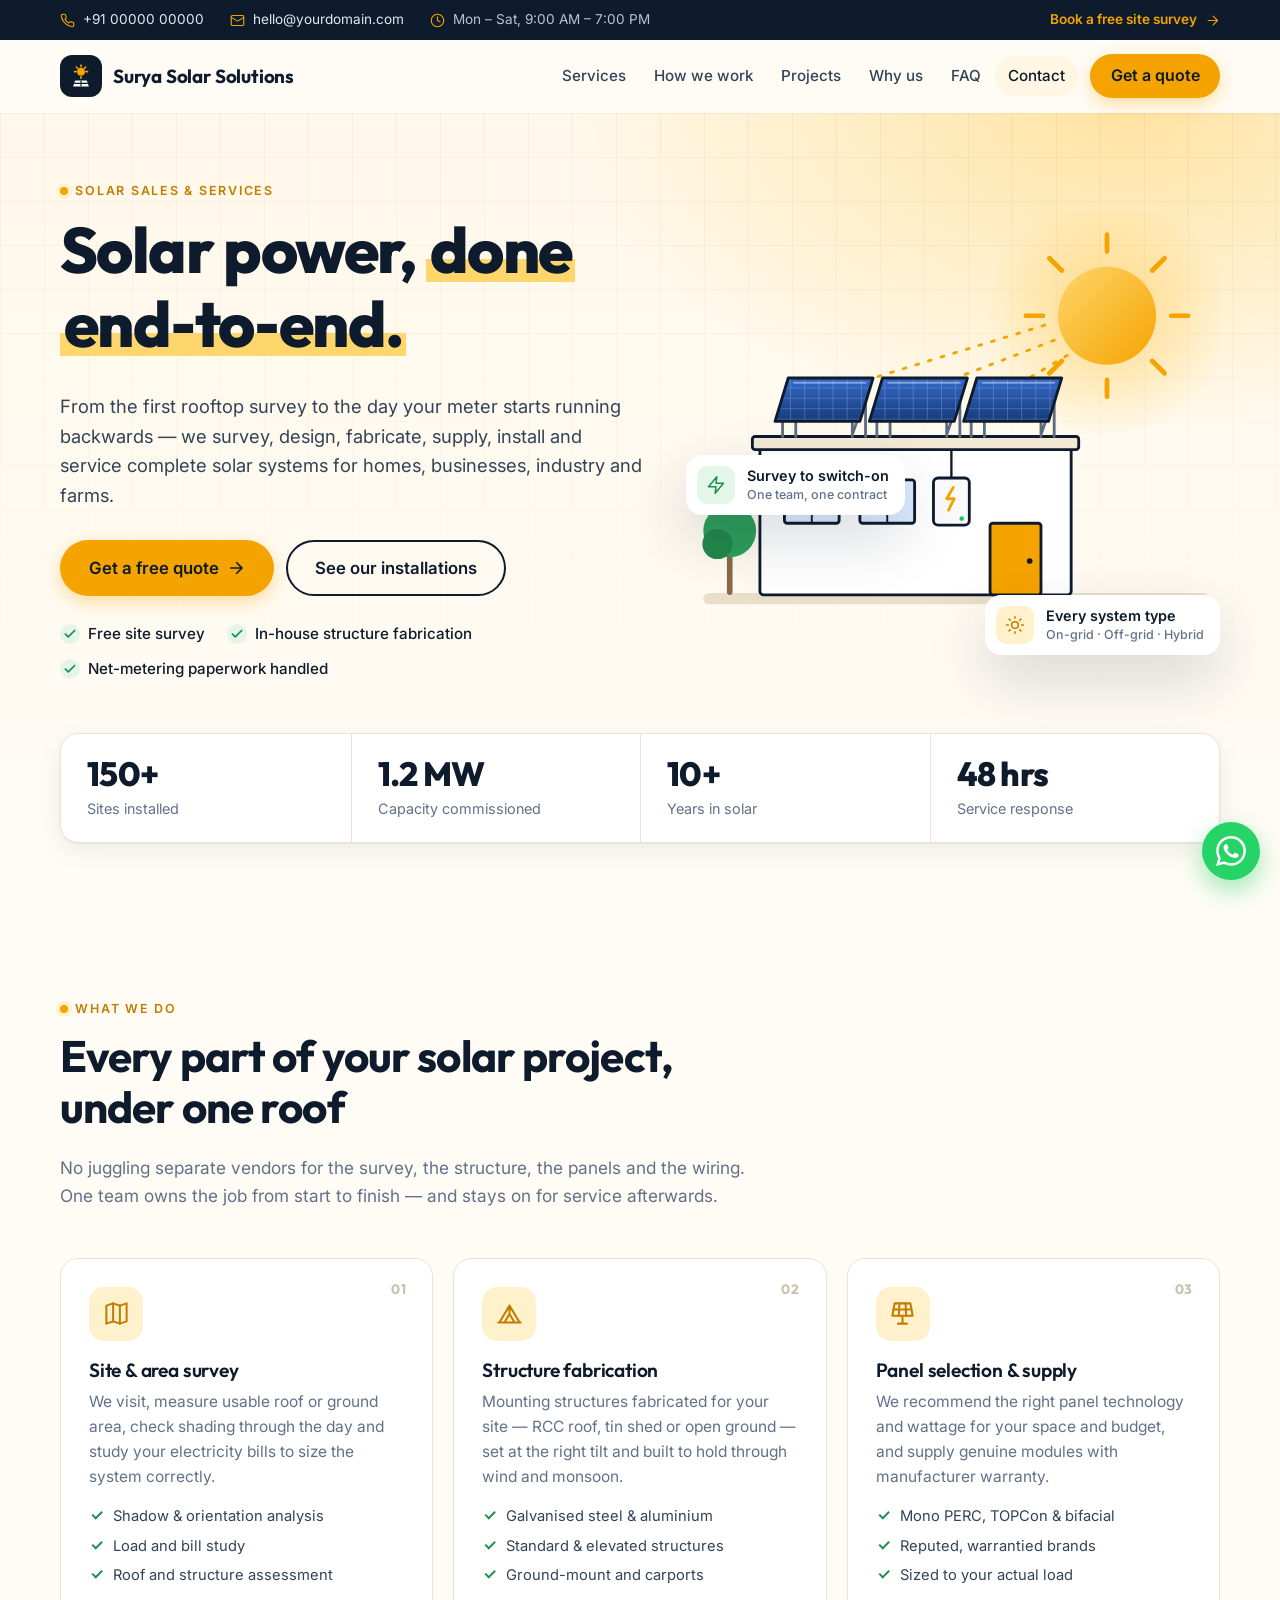
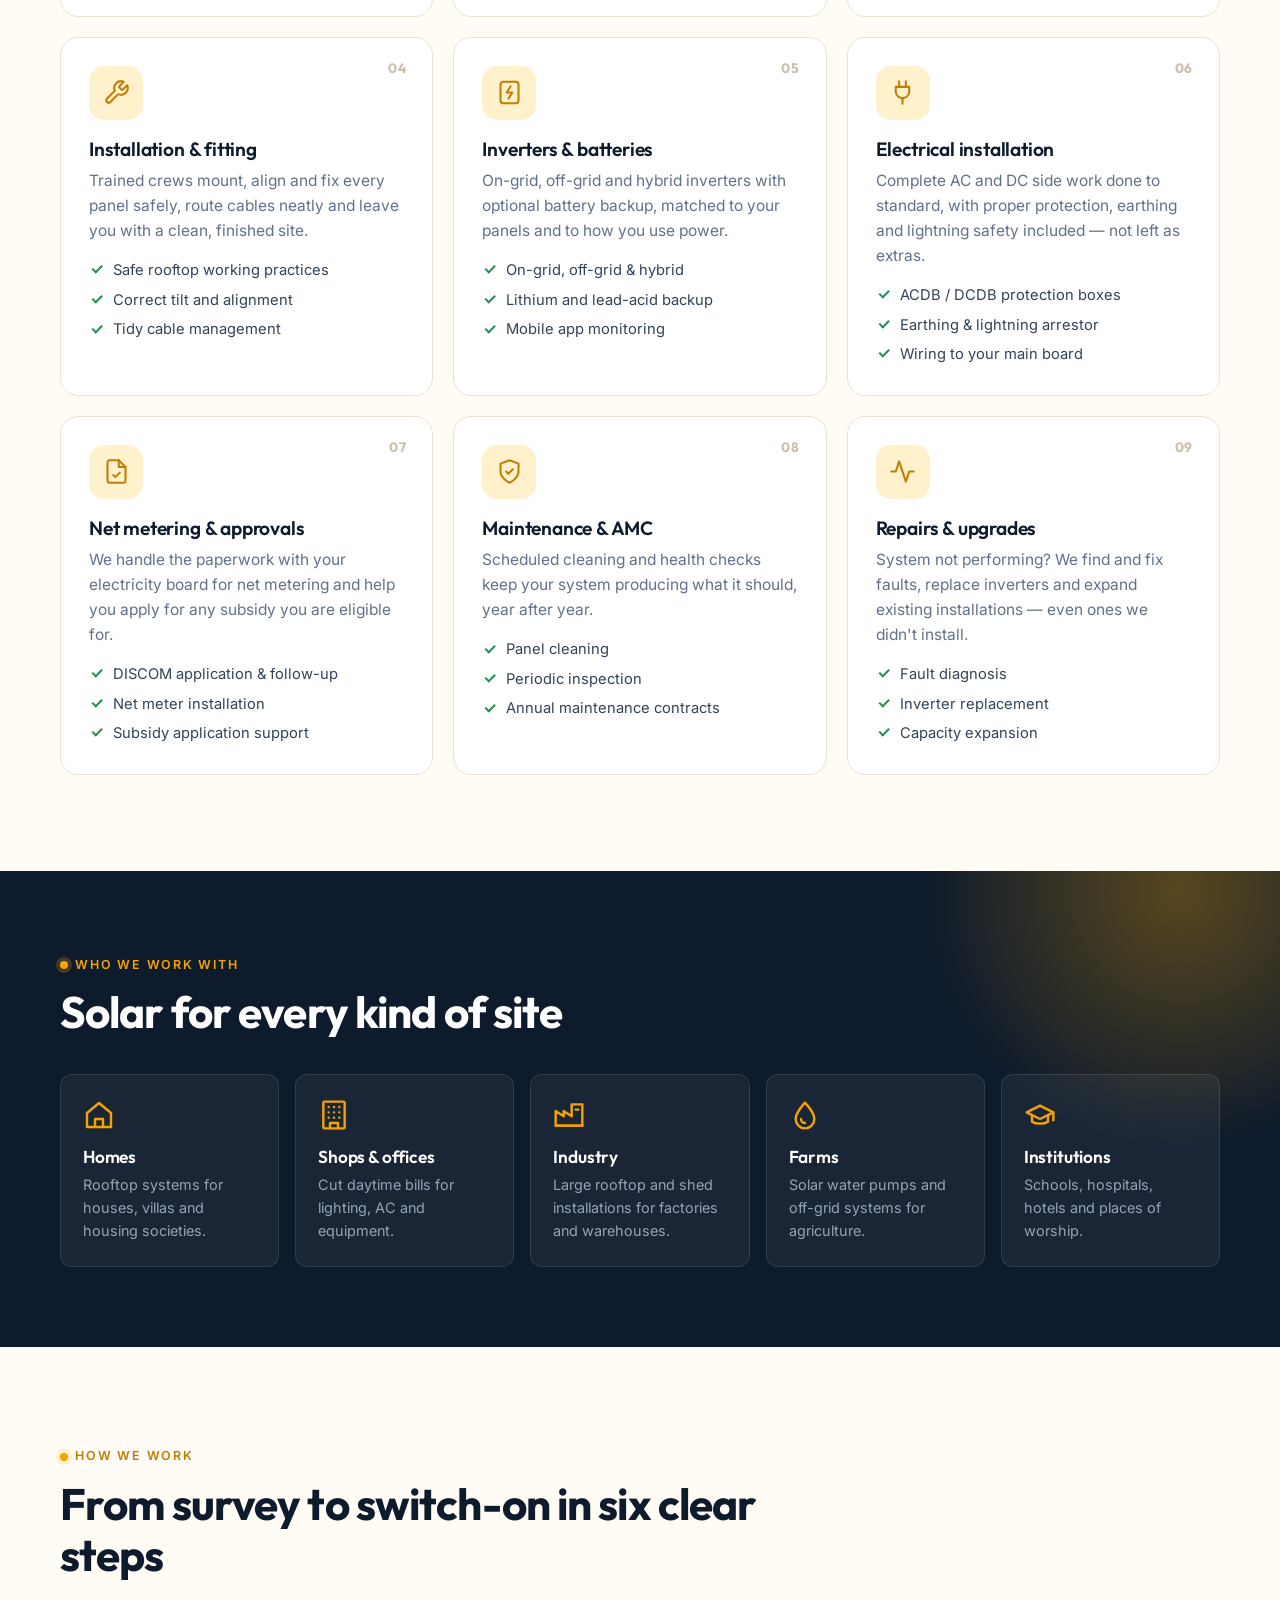
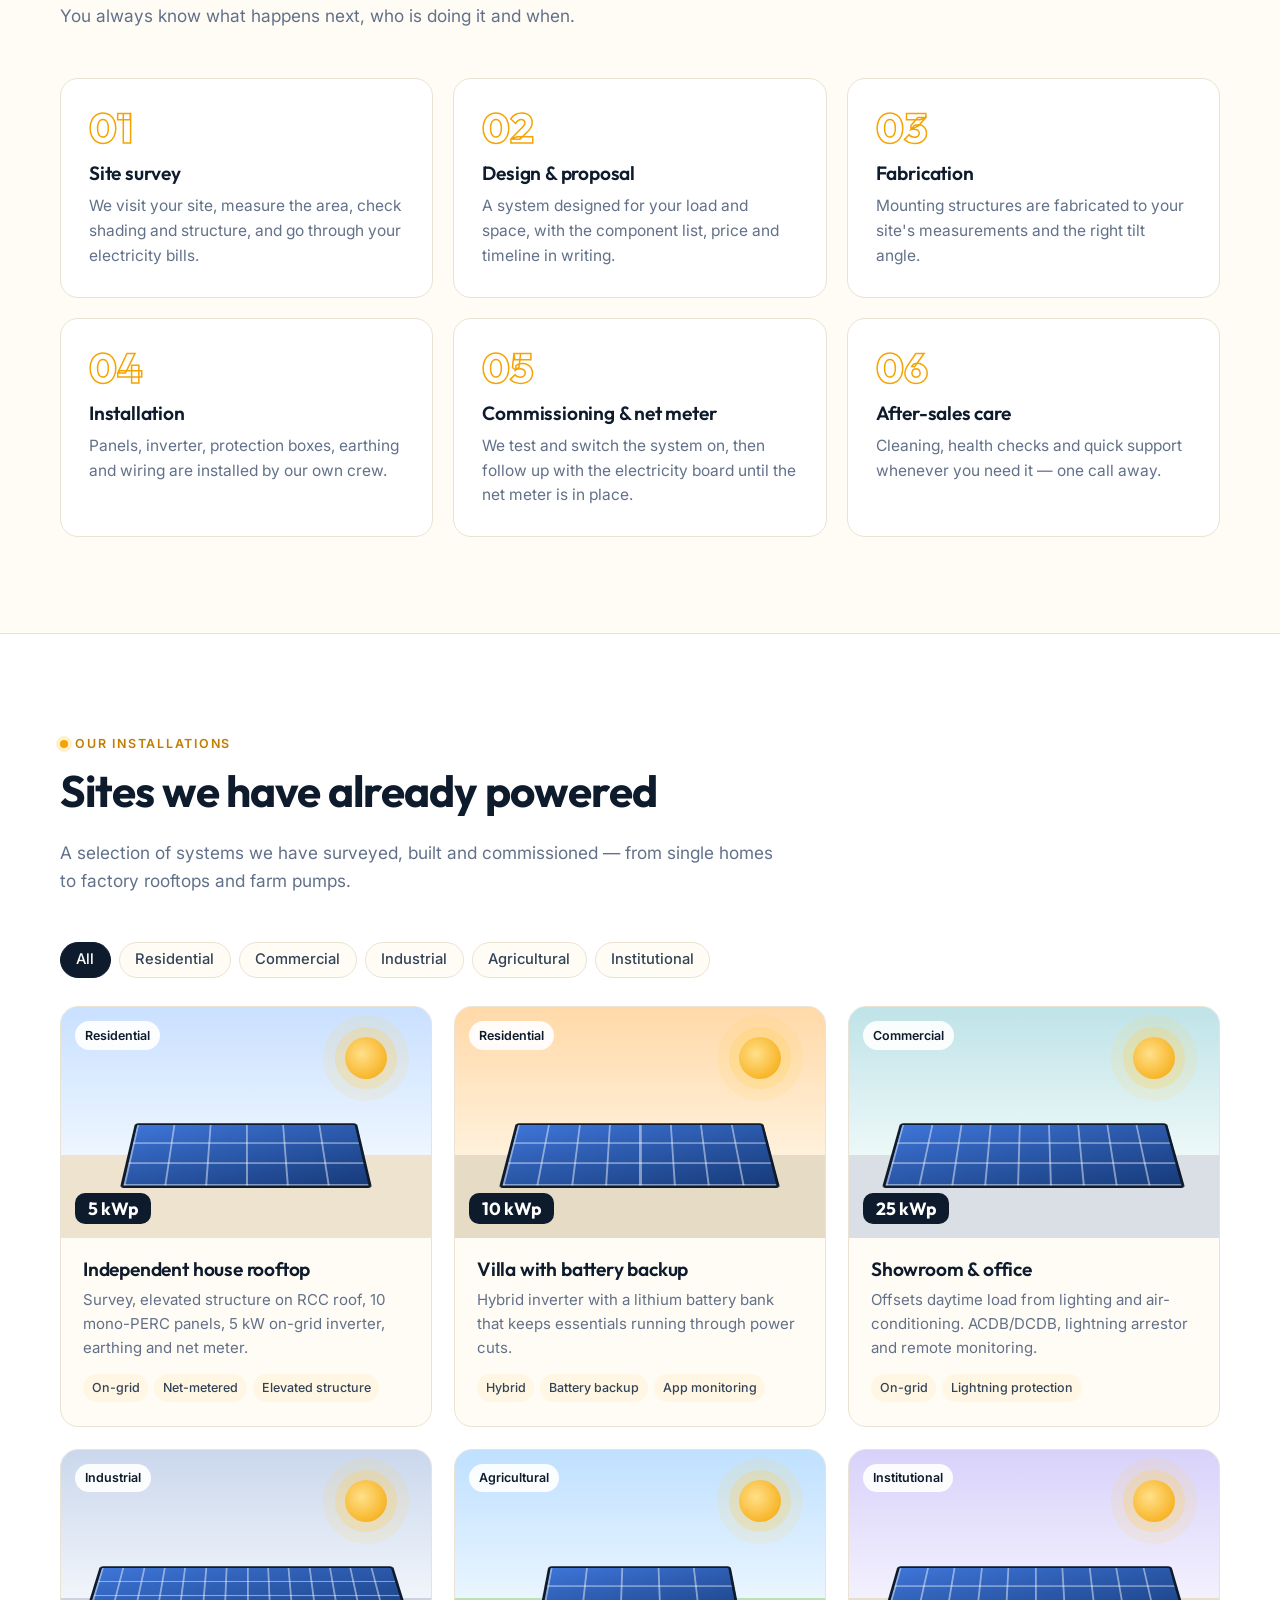
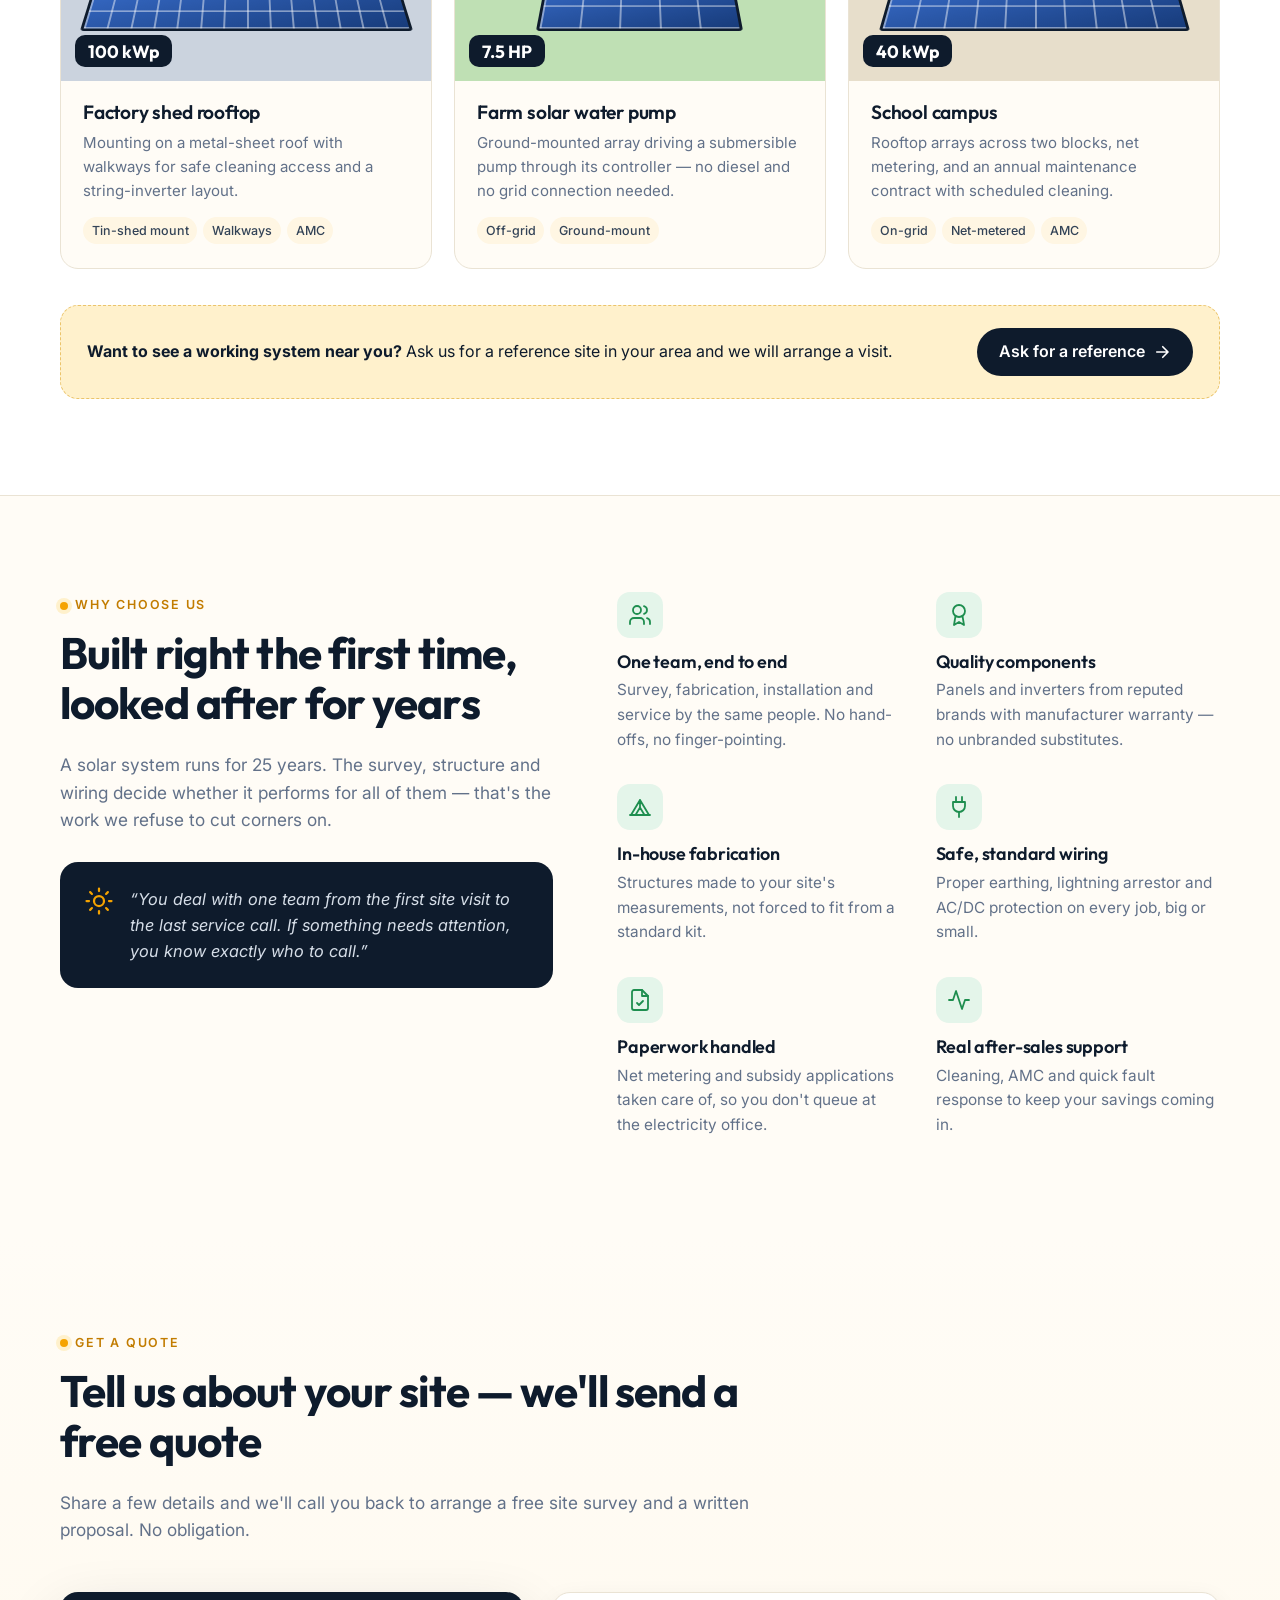
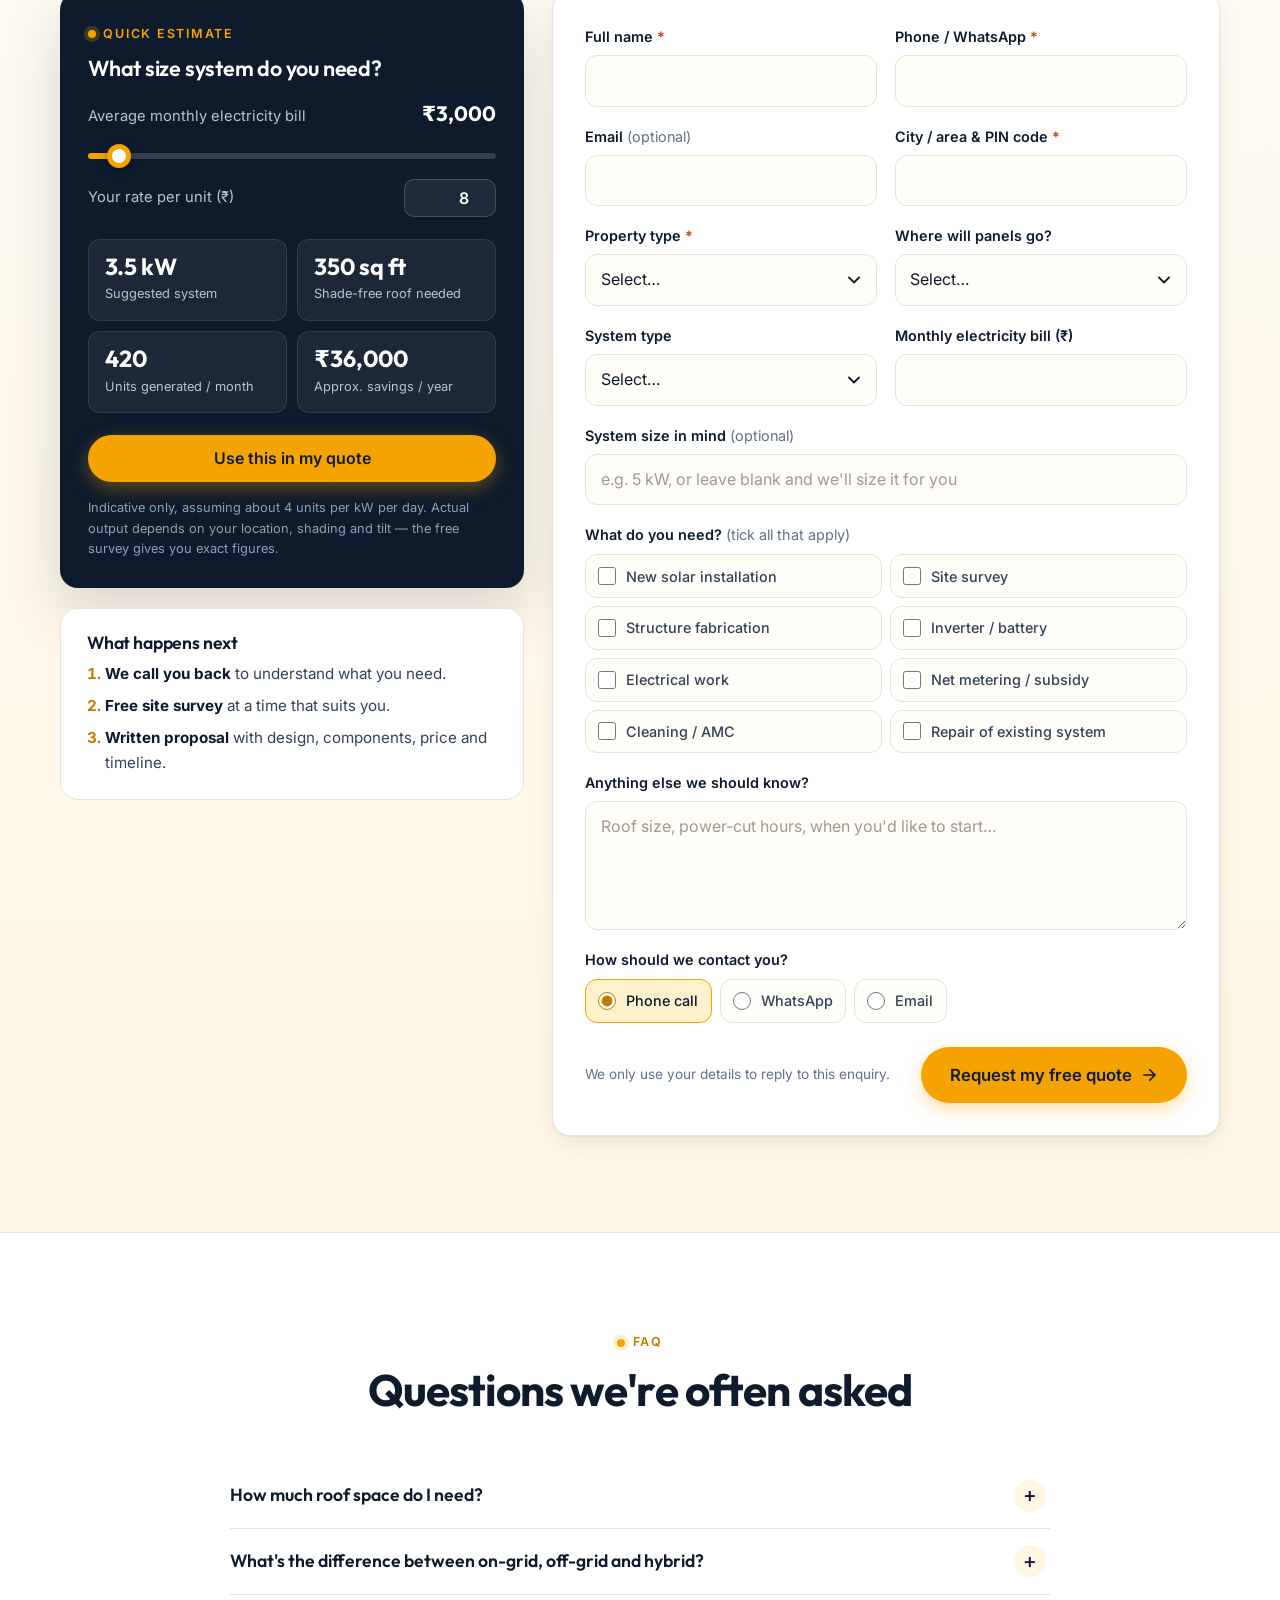
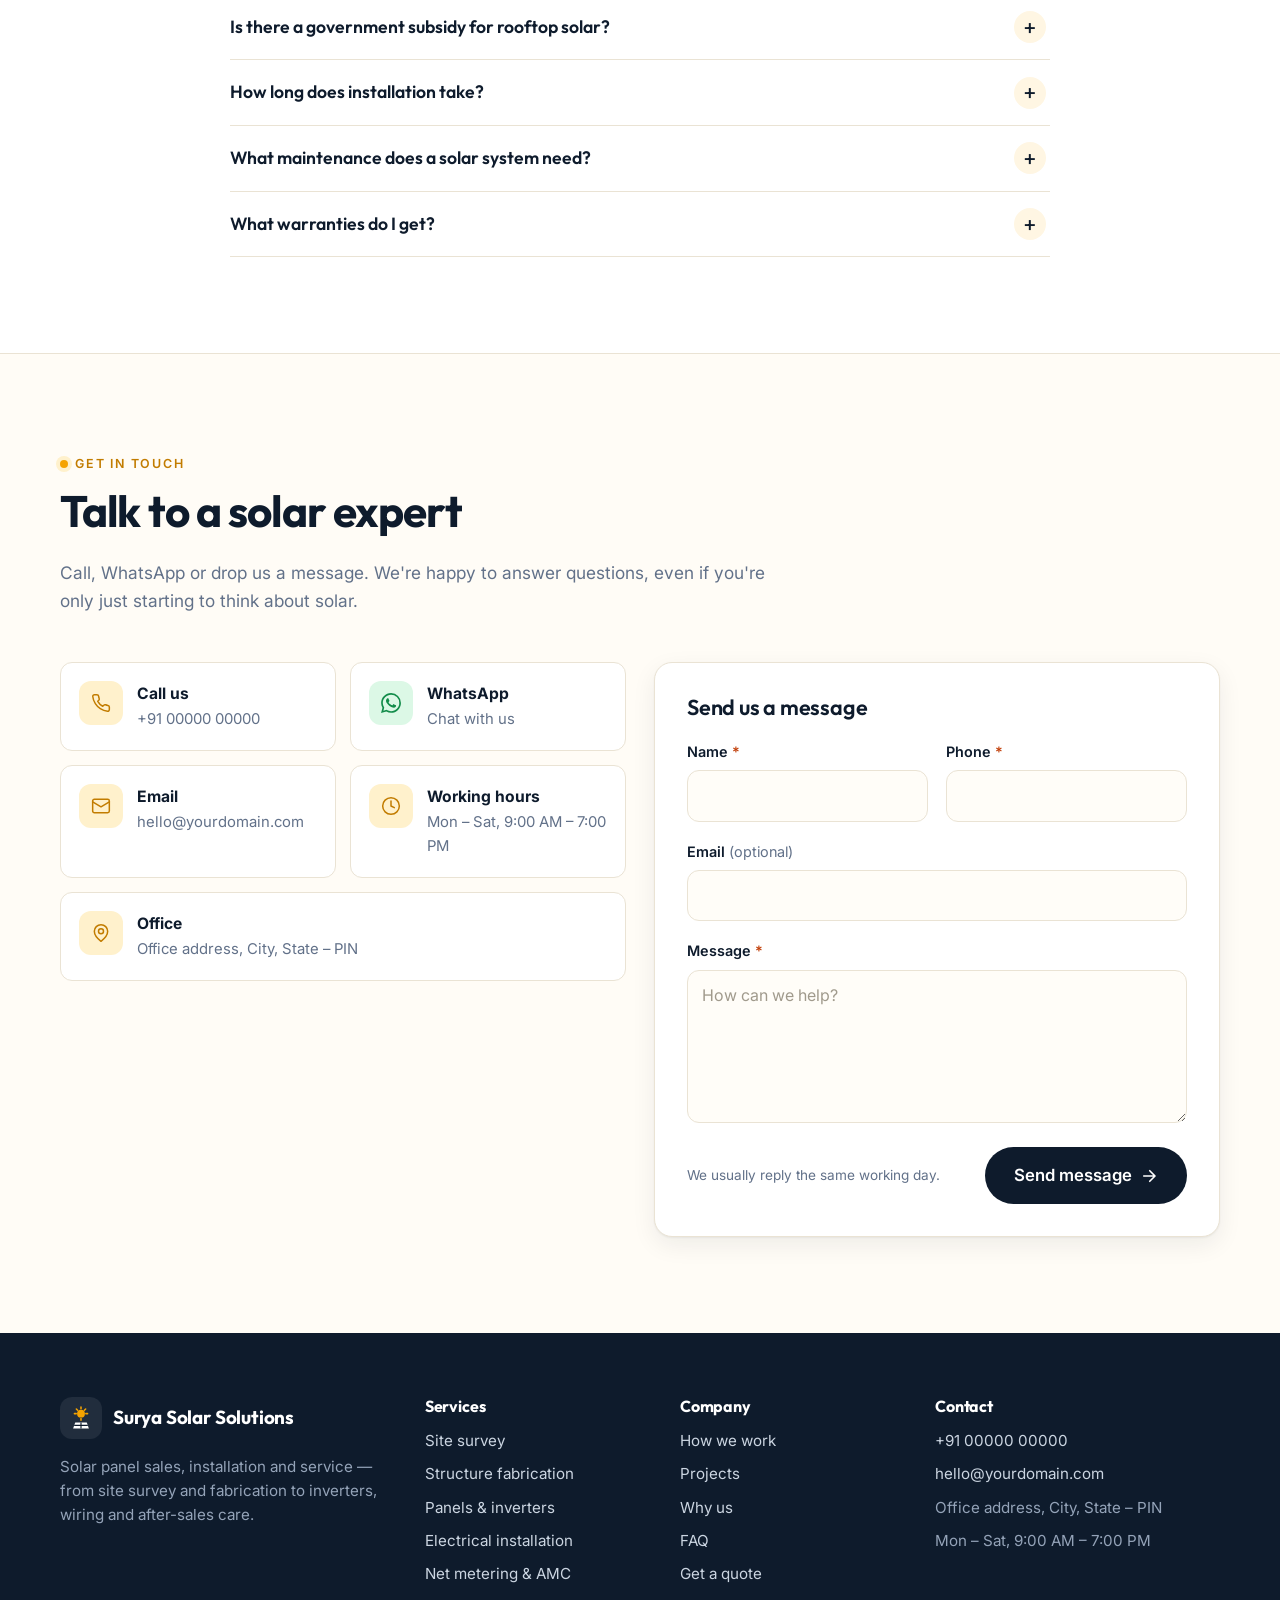
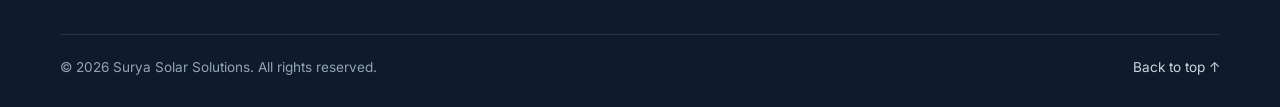
==== index.html @ c7f7e191 "Add solar sales & services website One-page static site for a solar panel sales and services busines" ====
<!DOCTYPE html>
<html lang="en">
<head>
  <meta charset="utf-8">
  <meta name="viewport" content="width=device-width, initial-scale=1">
  <title>Surya Solar Solutions — Solar Panel Sales, Installation &amp; Service</title>
  <meta name="description" content="End-to-end solar for homes, businesses, industry and farms: site survey, structure fabrication, panel selection, installation, inverters, electrical work, net metering and after-sales service. Get a free quote.">
  <meta name="theme-color" content="#0E1B2C">
  <meta property="og:type" content="website">
  <meta property="og:title" content="Solar Panel Sales, Installation &amp; Service">
  <meta property="og:description" content="Site survey, fabrication, panels, inverters, wiring and net metering — one team from survey to switch-on. Get a free quote.">
  <link rel="icon" href="assets/favicon.svg" type="image/svg+xml">
  <link rel="preconnect" href="https://fonts.googleapis.com">
  <link rel="preconnect" href="https://fonts.gstatic.com" crossorigin>
  <link href="https://fonts.googleapis.com/css2?family=Inter:wght@400;500;600&family=Outfit:wght@500;600;700;800&display=swap" rel="stylesheet">
  <link rel="stylesheet" href="css/styles.css">
  <script>document.documentElement.className += ' js';</script>
  <script src="js/config.js"></script>
  <script src="js/main.js" defer></script>
</head>
<body>

<!-- Icon sprite -->
<svg width="0" height="0" style="position:absolute" aria-hidden="true">
  <symbol id="i-logo" viewBox="0 0 32 32">
    <circle cx="16" cy="11" r="4.5" fill="currentColor"/>
    <path d="M16 3.5v2M16 16.5v2M8.5 11h2M21.5 11h2M10.7 5.7l1.4 1.4M21.3 5.7l-1.4 1.4" stroke="currentColor" stroke-width="1.8" stroke-linecap="round" fill="none"/>
    <path d="M7 28l2.4-7h13.2l2.4 7z" fill="#FFFFFF"/>
    <path d="M16 21v7M8.2 24.5h15.6" stroke="#0E1B2C" stroke-width="1.3"/>
  </symbol>
  <symbol id="i-map" viewBox="0 0 24 24"><path d="M9 3 3 5v16l6-2 6 2 6-2V3l-6 2-6-2z"/><path d="M9 3v16M15 5v16"/></symbol>
  <symbol id="i-truss" viewBox="0 0 24 24"><path d="M2 20h20M3 20 12 5l9 15M7.5 20 12 12.5 16.5 20M12 5v7.5"/></symbol>
  <symbol id="i-panel" viewBox="0 0 24 24"><path d="M5 3h14l2 11H3z"/><path d="M4 8.5h16M9.3 3l-.6 11M14.7 3l.6 11M12 14v7M8 21h8"/></symbol>
  <symbol id="i-wrench" viewBox="0 0 24 24"><path d="M14.7 6.3a1 1 0 0 0 0 1.4l1.6 1.6a1 1 0 0 0 1.4 0l3.77-3.77a6 6 0 0 1-7.94 7.94l-6.91 6.91a2.12 2.12 0 0 1-3-3l6.91-6.91a6 6 0 0 1 7.94-7.94l-3.76 3.76z"/></symbol>
  <symbol id="i-inverter" viewBox="0 0 24 24"><rect x="4" y="2.5" width="16" height="19" rx="2.5"/><path d="M13 6.5 9.5 12h5L11 17.5"/></symbol>
  <symbol id="i-plug" viewBox="0 0 24 24"><path d="M9 2v5M15 2v5M6 7h12v4a6 6 0 0 1-12 0z"/><path d="M12 17v5"/></symbol>
  <symbol id="i-doc" viewBox="0 0 24 24"><path d="M14 2H6a2 2 0 0 0-2 2v16a2 2 0 0 0 2 2h12a2 2 0 0 0 2-2V8z"/><path d="M14 2v6h6M9 15l2 2 4-4"/></symbol>
  <symbol id="i-shield" viewBox="0 0 24 24"><path d="M12 22s8-4 8-10V5l-8-3-8 3v7c0 6 8 10 8 10z"/><path d="m9 12 2 2 4-4"/></symbol>
  <symbol id="i-pulse" viewBox="0 0 24 24"><path d="M22 12h-4l-3 9L9 3l-3 9H2"/></symbol>
  <symbol id="i-home" viewBox="0 0 24 24"><path d="M3 10.5 12 3l9 7.5V21H3z"/><path d="M9 21v-6h6v6"/></symbol>
  <symbol id="i-building" viewBox="0 0 24 24"><rect x="4" y="2" width="16" height="20" rx="1"/><path d="M9 22v-4h6v4M8 6h.01M12 6h.01M16 6h.01M8 10h.01M12 10h.01M16 10h.01M8 14h.01M12 14h.01M16 14h.01"/></symbol>
  <symbol id="i-factory" viewBox="0 0 24 24"><path d="M2 20V9l6 4V9l6 4V4h8v16z"/><path d="M2 20h20M17 8h2"/></symbol>
  <symbol id="i-drop" viewBox="0 0 24 24"><path d="M12 2.7s-7 7.3-7 12.3a7 7 0 0 0 14 0c0-5-7-12.3-7-12.3z"/><path d="M9 15a3 3 0 0 0 3 3"/></symbol>
  <symbol id="i-school" viewBox="0 0 24 24"><path d="M22 10 12 5 2 10l10 5 10-5z"/><path d="M6 12v5c3 2 9 2 12 0v-5M22 10v6"/></symbol>
  <symbol id="i-phone" viewBox="0 0 24 24"><path d="M22 16.92v3a2 2 0 0 1-2.18 2 19.79 19.79 0 0 1-8.63-3.07 19.5 19.5 0 0 1-6-6 19.79 19.79 0 0 1-3.07-8.67A2 2 0 0 1 4.11 2h3a2 2 0 0 1 2 1.72c.13.96.36 1.9.7 2.81a2 2 0 0 1-.45 2.11L8.09 9.91a16 16 0 0 0 6 6l1.27-1.27a2 2 0 0 1 2.11-.45c.91.34 1.85.57 2.81.7A2 2 0 0 1 22 16.92z"/></symbol>
  <symbol id="i-mail" viewBox="0 0 24 24"><rect x="2" y="4" width="20" height="16" rx="2"/><path d="m22 7-10 6L2 7"/></symbol>
  <symbol id="i-pin" viewBox="0 0 24 24"><path d="M20 10c0 6-8 12-8 12s-8-6-8-12a8 8 0 0 1 16 0z"/><circle cx="12" cy="10" r="3"/></symbol>
  <symbol id="i-clock" viewBox="0 0 24 24"><circle cx="12" cy="12" r="10"/><path d="M12 6v6l4 2"/></symbol>
  <symbol id="i-check" viewBox="0 0 24 24"><path d="M20 6 9 17l-5-5"/></symbol>
  <symbol id="i-arrow" viewBox="0 0 24 24"><path d="M5 12h14M13 5l7 7-7 7"/></symbol>
  <symbol id="i-users" viewBox="0 0 24 24"><path d="M16 21v-2a4 4 0 0 0-4-4H6a4 4 0 0 0-4 4v2"/><circle cx="9" cy="7" r="4"/><path d="M22 21v-2a4 4 0 0 0-3-3.87M16 3.13a4 4 0 0 1 0 7.75"/></symbol>
  <symbol id="i-award" viewBox="0 0 24 24"><circle cx="12" cy="8" r="6"/><path d="M15.48 12.89 17 22l-5-3-5 3 1.52-9.11"/></symbol>
  <symbol id="i-bolt" viewBox="0 0 24 24"><path d="M13 2 3 14h9l-1 8 10-12h-9z"/></symbol>
  <symbol id="i-sun" viewBox="0 0 24 24"><circle cx="12" cy="12" r="4"/><path d="M12 2v2M12 20v2M4.93 4.93l1.41 1.41M17.66 17.66l1.41 1.41M2 12h2M20 12h2M6.34 17.66l-1.41 1.41M19.07 4.93l-1.41 1.41"/></symbol>
  <symbol id="i-whatsapp" viewBox="0 0 24 24"><path fill="currentColor" stroke="none" d="M17.472 14.382c-.297-.149-1.758-.867-2.03-.967-.273-.099-.471-.148-.67.15-.197.297-.767.966-.94 1.164-.173.199-.347.223-.644.075-.297-.15-1.255-.463-2.39-1.475-.883-.788-1.48-1.761-1.653-2.059-.173-.297-.018-.458.13-.606.134-.133.298-.347.446-.52.149-.174.198-.298.298-.497.099-.198.05-.371-.025-.52-.075-.149-.669-1.612-.916-2.207-.242-.579-.487-.5-.669-.51-.173-.008-.371-.01-.57-.01-.198 0-.52.074-.792.372-.272.297-1.04 1.016-1.04 2.479 0 1.462 1.065 2.875 1.213 3.074.149.198 2.096 3.2 5.077 4.487.709.306 1.262.489 1.694.625.712.227 1.36.195 1.871.118.571-.085 1.758-.719 2.006-1.413.248-.694.248-1.289.173-1.413-.074-.124-.272-.198-.57-.347m-5.421 7.403h-.004a9.87 9.87 0 0 1-5.031-1.378l-.361-.214-3.741.982.998-3.648-.235-.374a9.86 9.86 0 0 1-1.51-5.26c.001-5.45 4.436-9.884 9.888-9.884 2.64 0 5.122 1.03 6.988 2.898a9.825 9.825 0 0 1 2.893 6.994c-.003 5.45-4.437 9.884-9.885 9.884m8.413-18.297A11.815 11.815 0 0 0 12.05 0C5.495 0 .16 5.335.157 11.892c0 2.096.547 4.142 1.588 5.945L.057 24l6.305-1.654a11.882 11.882 0 0 0 5.683 1.448h.005c6.554 0 11.89-5.335 11.893-11.893a11.821 11.821 0 0 0-3.48-8.413Z"/></symbol>
</svg>

<a class="skip-link" href="#main">Skip to content</a>

<!-- Top contact bar -->
<div class="topbar">
  <div class="container topbar-inner">
    <a data-href="tel" href="#contact"><svg class="icon"><use href="#i-phone"/></svg><span data-text="phone">+91 00000 00000</span></a>
    <a data-href="mailto" href="#contact"><svg class="icon"><use href="#i-mail"/></svg><span data-text="email">hello@yourdomain.com</span></a>
    <span><svg class="icon"><use href="#i-clock"/></svg><span data-text="hours">Mon – Sat, 9:00 AM – 7:00 PM</span></span>
    <a class="topbar-cta" href="#quote">Book a free site survey <svg class="icon"><use href="#i-arrow"/></svg></a>
  </div>
</div>

<header class="site-header" id="site-header">
  <div class="container header-inner">
    <a href="#main" class="brand">
      <span class="brand-mark"><svg><use href="#i-logo"/></svg></span>
      <span class="brand-name" data-text="businessName">Surya Solar Solutions</span>
    </a>
    <nav class="nav" id="nav" aria-label="Main">
      <a href="#services">Services</a>
      <a href="#process">How we work</a>
      <a href="#projects">Projects</a>
      <a href="#why-us">Why us</a>
      <a href="#faq">FAQ</a>
      <a href="#contact">Contact</a>
      <a href="#quote" class="btn btn-sun nav-cta">Get a quote</a>
    </nav>
    <a class="header-call" data-href="tel" href="#contact" aria-label="Call us"><svg class="icon"><use href="#i-phone"/></svg></a>
    <button class="menu-toggle" type="button" aria-expanded="false" aria-controls="nav" aria-label="Open menu">
      <span></span><span></span><span></span>
    </button>
  </div>
</header>

<main id="main">

  <!-- HERO -->
  <section class="hero">
    <div class="container hero-grid">
      <div class="hero-copy">
        <p class="eyebrow"><span class="dot"></span>Solar sales &amp; services</p>
        <h1>Solar power, <span class="hl">done end&#8209;to&#8209;end.</span></h1>
        <p class="lead">From the first rooftop survey to the day your meter starts running backwards — we survey, design, fabricate, supply, install and service complete solar systems for homes, businesses, industry and farms.</p>
        <div class="hero-actions">
          <a href="#quote" class="btn btn-sun btn-lg">Get a free quote <svg class="icon"><use href="#i-arrow"/></svg></a>
          <a href="#projects" class="btn btn-ghost btn-lg">See our installations</a>
        </div>
        <ul class="hero-points">
          <li><svg class="icon"><use href="#i-check"/></svg>Free site survey</li>
          <li><svg class="icon"><use href="#i-check"/></svg>In-house structure fabrication</li>
          <li><svg class="icon"><use href="#i-check"/></svg>Net-metering paperwork handled</li>
        </ul>
      </div>

      <div class="hero-art">
        <svg class="scene" viewBox="0 0 560 460" role="img" aria-labelledby="scene-title">
          <title id="scene-title">A building with solar panels on a fabricated rooftop structure, wired to an inverter</title>
          <defs>
            <linearGradient id="g-sun" x1="0" y1="0" x2="1" y2="1"><stop offset="0" stop-color="#FFD66B"/><stop offset="1" stop-color="#F5A300"/></linearGradient>
            <radialGradient id="g-glow"><stop offset="0" stop-color="#FFC94D" stop-opacity=".55"/><stop offset="1" stop-color="#FFC94D" stop-opacity="0"/></radialGradient>
            <linearGradient id="g-panel" x1="0" y1="0" x2="0" y2="1"><stop offset="0" stop-color="#3569C9"/><stop offset="1" stop-color="#173B7A"/></linearGradient>
            <pattern id="p-cells" width="15" height="11" patternUnits="userSpaceOnUse"><path d="M15 0V11M0 11H15" stroke="#A9C6F5" stroke-opacity=".5" stroke-width="1.2" fill="none"/></pattern>
            <g id="array">
              <path d="M96 222V238M170 222V238M110 180V238M184 180V238M170 236 184 196" stroke="#5B6B80" stroke-width="3" stroke-linecap="round"/>
              <polygon points="88,222 178,222 192,176 102,176" fill="url(#g-panel)"/>
              <polygon points="88,222 178,222 192,176 102,176" fill="url(#p-cells)"/>
              <polygon points="88,222 178,222 192,176 102,176" fill="none" stroke="#0E1B2C" stroke-width="3" stroke-linejoin="round"/>
              <path d="M108 181H184" stroke="#FFFFFF" stroke-opacity=".4" stroke-width="2" stroke-linecap="round"/>
            </g>
          </defs>

          <circle cx="440" cy="110" r="130" fill="url(#g-glow)"/>
          <g class="rays" stroke="#F5A300" stroke-width="5" stroke-linecap="round">
            <path d="M508 110h18M488 158l13 13M440 178v18M392 158l-13 13M372 110h-18M392 62l-13-13M440 42V24M488 62l13-13"/>
          </g>
          <circle cx="440" cy="110" r="52" fill="url(#g-sun)"/>
          <g class="beams" stroke="#F5A300" stroke-width="3" stroke-linecap="round" fill="none">
            <path d="M398 152 330 192"/><path d="M384 136 238 192"/><path d="M374 120 140 192"/>
          </g>

          <rect x="12" y="404" width="536" height="12" rx="6" fill="#E9DFC9"/>
          <rect x="37" y="350" width="6" height="56" rx="3" fill="#8A6A45"/>
          <circle cx="40" cy="338" r="28" fill="#2E9E5B"/>
          <circle cx="27" cy="352" r="16" fill="#23884C"/>

          <rect x="72" y="248" width="330" height="158" rx="4" fill="#FFFFFF" stroke="#0E1B2C" stroke-width="3"/>
          <rect x="64" y="238" width="346" height="14" rx="3" fill="#F1E8D6" stroke="#0E1B2C" stroke-width="3"/>
          <g stroke="#0E1B2C" stroke-width="3">
            <rect x="98" y="284" width="58" height="46" rx="3" fill="#DCEBFF"/>
            <rect x="178" y="284" width="58" height="46" rx="3" fill="#DCEBFF"/>
            <rect x="316" y="330" width="54" height="76" rx="3" fill="#F5A300"/>
          </g>
          <path d="M127 284v46M207 284v46" stroke="#0E1B2C" stroke-width="2"/>
          <circle cx="358" cy="370" r="3" fill="#0E1B2C"/>

          <path d="M275 252v30" stroke="#0E1B2C" stroke-width="2.5"/>
          <rect x="256" y="282" width="38" height="50" rx="5" fill="#F8FAFC" stroke="#0E1B2C" stroke-width="3"/>
          <path d="M277 292l-7 12h8l-6 12" stroke="#F5A300" stroke-width="3" fill="none" stroke-linecap="round" stroke-linejoin="round"/>
          <circle class="led" cx="286" cy="325" r="2.5" fill="#22C55E"/>

          <use href="#array"/>
          <use href="#array" x="100"/>
          <use href="#array" x="200"/>
        </svg>

        <div class="badge badge-1">
          <span class="b-icon"><svg class="icon"><use href="#i-bolt"/></svg></span>
          <span>Survey to switch-on<small>One team, one contract</small></span>
        </div>
        <div class="badge badge-2">
          <span class="b-icon b-icon-sun"><svg class="icon"><use href="#i-sun"/></svg></span>
          <span>Every system type<small>On-grid · Off-grid · Hybrid</small></span>
        </div>
      </div>
    </div>

    <div class="container">
      <!-- EDIT: replace these numbers with your real figures. -->
      <dl class="stats">
        <div class="stat"><dt>Sites installed</dt><dd>150+</dd></div>
        <div class="stat"><dt>Capacity commissioned</dt><dd>1.2 MW</dd></div>
        <div class="stat"><dt>Years in solar</dt><dd>10+</dd></div>
        <div class="stat"><dt>Service response</dt><dd>48 hrs</dd></div>
      </dl>
    </div>
  </section>

  <!-- SERVICES -->
  <section id="services" class="section">
    <div class="container">
      <div class="section-head reveal">
        <p class="eyebrow"><span class="dot"></span>What we do</p>
        <h2>Every part of your solar project, under one roof</h2>
        <p>No juggling separate vendors for the survey, the structure, the panels and the wiring. One team owns the job from start to finish — and stays on for service afterwards.</p>
      </div>

      <div class="services-grid">
        <article class="service-card reveal">
          <span class="service-num">01</span>
          <span class="service-icon"><svg class="icon"><use href="#i-map"/></svg></span>
          <h3>Site &amp; area survey</h3>
          <p>We visit, measure usable roof or ground area, check shading through the day and study your electricity bills to size the system correctly.</p>
          <ul class="ticks"><li>Shadow &amp; orientation analysis</li><li>Load and bill study</li><li>Roof and structure assessment</li></ul>
        </article>
        <article class="service-card reveal">
          <span class="service-num">02</span>
          <span class="service-icon"><svg class="icon"><use href="#i-truss"/></svg></span>
          <h3>Structure fabrication</h3>
          <p>Mounting structures fabricated for your site — RCC roof, tin shed or open ground — set at the right tilt and built to hold through wind and monsoon.</p>
          <ul class="ticks"><li>Galvanised steel &amp; aluminium</li><li>Standard &amp; elevated structures</li><li>Ground-mount and carports</li></ul>
        </article>
        <article class="service-card reveal">
          <span class="service-num">03</span>
          <span class="service-icon"><svg class="icon"><use href="#i-panel"/></svg></span>
          <h3>Panel selection &amp; supply</h3>
          <p>We recommend the right panel technology and wattage for your space and budget, and supply genuine modules with manufacturer warranty.</p>
          <ul class="ticks"><li>Mono PERC, TOPCon &amp; bifacial</li><li>Reputed, warrantied brands</li><li>Sized to your actual load</li></ul>
        </article>
        <article class="service-card reveal">
          <span class="service-num">04</span>
          <span class="service-icon"><svg class="icon"><use href="#i-wrench"/></svg></span>
          <h3>Installation &amp; fitting</h3>
          <p>Trained crews mount, align and fix every panel safely, route cables neatly and leave you with a clean, finished site.</p>
          <ul class="ticks"><li>Safe rooftop working practices</li><li>Correct tilt and alignment</li><li>Tidy cable management</li></ul>
        </article>
        <article class="service-card reveal">
          <span class="service-num">05</span>
          <span class="service-icon"><svg class="icon"><use href="#i-inverter"/></svg></span>
          <h3>Inverters &amp; batteries</h3>
          <p>On-grid, off-grid and hybrid inverters with optional battery backup, matched to your panels and to how you use power.</p>
          <ul class="ticks"><li>On-grid, off-grid &amp; hybrid</li><li>Lithium and lead-acid backup</li><li>Mobile app monitoring</li></ul>
        </article>
        <article class="service-card reveal">
          <span class="service-num">06</span>
          <span class="service-icon"><svg class="icon"><use href="#i-plug"/></svg></span>
          <h3>Electrical installation</h3>
          <p>Complete AC and DC side work done to standard, with proper protection, earthing and lightning safety included — not left as extras.</p>
          <ul class="ticks"><li>ACDB / DCDB protection boxes</li><li>Earthing &amp; lightning arrestor</li><li>Wiring to your main board</li></ul>
        </article>
        <article class="service-card reveal">
          <span class="service-num">07</span>
          <span class="service-icon"><svg class="icon"><use href="#i-doc"/></svg></span>
          <h3>Net metering &amp; approvals</h3>
          <p>We handle the paperwork with your electricity board for net metering and help you apply for any subsidy you are eligible for.</p>
          <ul class="ticks"><li>DISCOM application &amp; follow-up</li><li>Net meter installation</li><li>Subsidy application support</li></ul>
        </article>
        <article class="service-card reveal">
          <span class="service-num">08</span>
          <span class="service-icon"><svg class="icon"><use href="#i-shield"/></svg></span>
          <h3>Maintenance &amp; AMC</h3>
          <p>Scheduled cleaning and health checks keep your system producing what it should, year after year.</p>
          <ul class="ticks"><li>Panel cleaning</li><li>Periodic inspection</li><li>Annual maintenance contracts</li></ul>
        </article>
        <article class="service-card reveal">
          <span class="service-num">09</span>
          <span class="service-icon"><svg class="icon"><use href="#i-pulse"/></svg></span>
          <h3>Repairs &amp; upgrades</h3>
          <p>System not performing? We find and fix faults, replace inverters and expand existing installations — even ones we didn't install.</p>
          <ul class="ticks"><li>Fault diagnosis</li><li>Inverter replacement</li><li>Capacity expansion</li></ul>
        </article>
      </div>
    </div>
  </section>

  <!-- SEGMENTS -->
  <section class="band">
    <div class="container">
      <div class="section-head reveal">
        <p class="eyebrow on-dark"><span class="dot"></span>Who we work with</p>
        <h2>Solar for every kind of site</h2>
      </div>
      <div class="segments">
        <div class="segment reveal"><svg class="icon"><use href="#i-home"/></svg><h3>Homes</h3><p>Rooftop systems for houses, villas and housing societies.</p></div>
        <div class="segment reveal"><svg class="icon"><use href="#i-building"/></svg><h3>Shops &amp; offices</h3><p>Cut daytime bills for lighting, AC and equipment.</p></div>
        <div class="segment reveal"><svg class="icon"><use href="#i-factory"/></svg><h3>Industry</h3><p>Large rooftop and shed installations for factories and warehouses.</p></div>
        <div class="segment reveal"><svg class="icon"><use href="#i-drop"/></svg><h3>Farms</h3><p>Solar water pumps and off-grid systems for agriculture.</p></div>
        <div class="segment reveal"><svg class="icon"><use href="#i-school"/></svg><h3>Institutions</h3><p>Schools, hospitals, hotels and places of worship.</p></div>
      </div>
    </div>
  </section>

  <!-- PROCESS -->
  <section id="process" class="section">
    <div class="container">
      <div class="section-head reveal">
        <p class="eyebrow"><span class="dot"></span>How we work</p>
        <h2>From survey to switch-on in six clear steps</h2>
        <p>You always know what happens next, who is doing it and when.</p>
      </div>
      <ol class="steps">
        <li class="step reveal"><h3>Site survey</h3><p>We visit your site, measure the area, check shading and structure, and go through your electricity bills.</p></li>
        <li class="step reveal"><h3>Design &amp; proposal</h3><p>A system designed for your load and space, with the component list, price and timeline in writing.</p></li>
        <li class="step reveal"><h3>Fabrication</h3><p>Mounting structures are fabricated to your site's measurements and the right tilt angle.</p></li>
        <li class="step reveal"><h3>Installation</h3><p>Panels, inverter, protection boxes, earthing and wiring are installed by our own crew.</p></li>
        <li class="step reveal"><h3>Commissioning &amp; net meter</h3><p>We test and switch the system on, then follow up with the electricity board until the net meter is in place.</p></li>
        <li class="step reveal"><h3>After-sales care</h3><p>Cleaning, health checks and quick support whenever you need it — one call away.</p></li>
      </ol>
    </div>
  </section>

  <!-- PROJECTS -->
  <section id="projects" class="section section-alt">
    <div class="container">
      <div class="section-head reveal">
        <p class="eyebrow"><span class="dot"></span>Our installations</p>
        <h2>Sites we have already powered</h2>
        <p>A selection of systems we have surveyed, built and commissioned — from single homes to factory rooftops and farm pumps.</p>
      </div>

      <div class="filters" role="group" aria-label="Filter projects">
        <button type="button" class="filter" data-filter="all" aria-pressed="true">All</button>
        <button type="button" class="filter" data-filter="residential" aria-pressed="false">Residential</button>
        <button type="button" class="filter" data-filter="commercial" aria-pressed="false">Commercial</button>
        <button type="button" class="filter" data-filter="industrial" aria-pressed="false">Industrial</button>
        <button type="button" class="filter" data-filter="agricultural" aria-pressed="false">Agricultural</button>
        <button type="button" class="filter" data-filter="institutional" aria-pressed="false">Institutional</button>
      </div>

      <!--
        EDIT: these are example cards. Replace them with your real installations.
        To show a photo, replace the <div class="pm-art ..."></div> line with:
          <img src="assets/projects/your-photo.jpg" alt="5 kW rooftop system at ..." loading="lazy">
        data-type must be one of: residential, commercial, industrial, agricultural, institutional.
      -->
      <div class="projects-grid">
        <article class="project reveal" data-type="residential">
          <div class="project-media"><div class="pm-art pm-res"></div><span class="project-tag">Residential</span><span class="project-cap">5 kWp</span></div>
          <div class="project-body">
            <h3>Independent house rooftop</h3>
            <p>Survey, elevated structure on RCC roof, 10 mono-PERC panels, 5 kW on-grid inverter, earthing and net meter.</p>
            <div class="project-meta"><span class="chip">On-grid</span><span class="chip">Net-metered</span><span class="chip">Elevated structure</span></div>
          </div>
        </article>
        <article class="project reveal" data-type="residential">
          <div class="project-media"><div class="pm-art pm-hyb"></div><span class="project-tag">Residential</span><span class="project-cap">10 kWp</span></div>
          <div class="project-body">
            <h3>Villa with battery backup</h3>
            <p>Hybrid inverter with a lithium battery bank that keeps essentials running through power cuts.</p>
            <div class="project-meta"><span class="chip">Hybrid</span><span class="chip">Battery backup</span><span class="chip">App monitoring</span></div>
          </div>
        </article>
        <article class="project reveal" data-type="commercial">
          <div class="project-media"><div class="pm-art pm-com"></div><span class="project-tag">Commercial</span><span class="project-cap">25 kWp</span></div>
          <div class="project-body">
            <h3>Showroom &amp; office</h3>
            <p>Offsets daytime load from lighting and air-conditioning. ACDB/DCDB, lightning arrestor and remote monitoring.</p>
            <div class="project-meta"><span class="chip">On-grid</span><span class="chip">Lightning protection</span></div>
          </div>
        </article>
        <article class="project reveal" data-type="industrial">
          <div class="project-media"><div class="pm-art pm-ind"></div><span class="project-tag">Industrial</span><span class="project-cap">100 kWp</span></div>
          <div class="project-body">
            <h3>Factory shed rooftop</h3>
            <p>Mounting on a metal-sheet roof with walkways for safe cleaning access and a string-inverter layout.</p>
            <div class="project-meta"><span class="chip">Tin-shed mount</span><span class="chip">Walkways</span><span class="chip">AMC</span></div>
          </div>
        </article>
        <article class="project reveal" data-type="agricultural">
          <div class="project-media"><div class="pm-art pm-agri"></div><span class="project-tag">Agricultural</span><span class="project-cap">7.5 HP</span></div>
          <div class="project-body">
            <h3>Farm solar water pump</h3>
            <p>Ground-mounted array driving a submersible pump through its controller — no diesel and no grid connection needed.</p>
            <div class="project-meta"><span class="chip">Off-grid</span><span class="chip">Ground-mount</span></div>
          </div>
        </article>
        <article class="project reveal" data-type="institutional">
          <div class="project-media"><div class="pm-art pm-inst"></div><span class="project-tag">Institutional</span><span class="project-cap">40 kWp</span></div>
          <div class="project-body">
            <h3>School campus</h3>
            <p>Rooftop arrays across two blocks, net metering, and an annual maintenance contract with scheduled cleaning.</p>
            <div class="project-meta"><span class="chip">On-grid</span><span class="chip">Net-metered</span><span class="chip">AMC</span></div>
          </div>
        </article>
      </div>

      <div class="projects-cta reveal">
        <p><strong>Want to see a working system near you?</strong> Ask us for a reference site in your area and we will arrange a visit.</p>
        <a href="#contact" class="btn btn-dark">Ask for a reference <svg class="icon"><use href="#i-arrow"/></svg></a>
      </div>
    </div>
  </section>

  <!-- WHY US -->
  <section id="why-us" class="section">
    <div class="container why">
      <div class="why-intro reveal">
        <p class="eyebrow"><span class="dot"></span>Why choose us</p>
        <h2>Built right the first time, looked after for years</h2>
        <p>A solar system runs for 25 years. The survey, structure and wiring decide whether it performs for all of them — that's the work we refuse to cut corners on.</p>
        <div class="promise">
          <svg class="icon"><use href="#i-sun"/></svg>
          <p>“You deal with one team from the first site visit to the last service call. If something needs attention, you know exactly who to call.”</p>
        </div>
      </div>
      <div class="why-list">
        <div class="why-item reveal"><span class="why-icon"><svg class="icon"><use href="#i-users"/></svg></span><h3>One team, end to end</h3><p>Survey, fabrication, installation and service by the same people. No hand-offs, no finger-pointing.</p></div>
        <div class="why-item reveal"><span class="why-icon"><svg class="icon"><use href="#i-award"/></svg></span><h3>Quality components</h3><p>Panels and inverters from reputed brands with manufacturer warranty — no unbranded substitutes.</p></div>
        <div class="why-item reveal"><span class="why-icon"><svg class="icon"><use href="#i-truss"/></svg></span><h3>In-house fabrication</h3><p>Structures made to your site's measurements, not forced to fit from a standard kit.</p></div>
        <div class="why-item reveal"><span class="why-icon"><svg class="icon"><use href="#i-plug"/></svg></span><h3>Safe, standard wiring</h3><p>Proper earthing, lightning arrestor and AC/DC protection on every job, big or small.</p></div>
        <div class="why-item reveal"><span class="why-icon"><svg class="icon"><use href="#i-doc"/></svg></span><h3>Paperwork handled</h3><p>Net metering and subsidy applications taken care of, so you don't queue at the electricity office.</p></div>
        <div class="why-item reveal"><span class="why-icon"><svg class="icon"><use href="#i-pulse"/></svg></span><h3>Real after-sales support</h3><p>Cleaning, AMC and quick fault response to keep your savings coming in.</p></div>
      </div>
    </div>
  </section>

  <!-- GET A QUOTE -->
  <section id="quote" class="section quote-section">
    <div class="container">
      <div class="section-head reveal">
        <p class="eyebrow"><span class="dot"></span>Get a quote</p>
        <h2>Tell us about your site — we'll send a free quote</h2>
        <p>Share a few details and we'll call you back to arrange a free site survey and a written proposal. No obligation.</p>
      </div>

      <div class="quote-grid">
        <aside class="quote-side">
          <div class="estimator reveal" id="estimator">
            <p class="eyebrow on-dark"><span class="dot"></span>Quick estimate</p>
            <h3>What size system do you need?</h3>
            <label class="est-label" for="est-bill">
              <span>Average monthly electricity bill</span>
              <output id="est-bill-out" for="est-bill">₹3,000</output>
            </label>
            <input type="range" class="range" id="est-bill" min="500" max="50000" step="500" value="3000">
            <div class="est-row">
              <label for="est-tariff">Your rate per unit (₹)</label>
              <input type="number" id="est-tariff" min="3" max="20" step="0.5" value="8" inputmode="decimal">
            </div>
            <div class="est-results" aria-live="polite">
              <div><strong id="est-kw">3.5 kW</strong><span>Suggested system</span></div>
              <div><strong id="est-area">350 sq ft</strong><span>Shade-free roof needed</span></div>
              <div><strong id="est-units">420</strong><span>Units generated / month</span></div>
              <div><strong id="est-save">₹36,000</strong><span>Approx. savings / year</span></div>
            </div>
            <button type="button" class="btn btn-sun btn-block" id="est-apply">Use this in my quote</button>
            <p class="est-note">Indicative only, assuming about 4 units per kW per day. Actual output depends on your location, shading and tilt — the free survey gives you exact figures.</p>
          </div>

          <div class="next-steps reveal">
            <h3>What happens next</h3>
            <ol>
              <li><strong>We call you back</strong> to understand what you need.</li>
              <li><strong>Free site survey</strong> at a time that suits you.</li>
              <li><strong>Written proposal</strong> with design, components, price and timeline.</li>
            </ol>
          </div>
        </aside>

        <div class="form-card reveal">
          <form id="quote-form" data-lead-form data-form-name="New quote request" autocomplete="on">
            <div class="form-grid">
              <div class="field">
                <label for="q-name">Full name <span class="req">*</span></label>
                <input id="q-name" name="name" data-label="Name" required autocomplete="name">
              </div>
              <div class="field">
                <label for="q-phone">Phone / WhatsApp <span class="req">*</span></label>
                <input id="q-phone" name="phone" data-label="Phone" type="tel" required autocomplete="tel" pattern="[0-9+\-\s()]{10,16}" title="Enter a 10-digit mobile number">
              </div>
              <div class="field">
                <label for="q-email">Email <span class="opt">(optional)</span></label>
                <input id="q-email" name="email" data-label="Email" type="email" autocomplete="email">
              </div>
              <div class="field">
                <label for="q-city">City / area &amp; PIN code <span class="req">*</span></label>
                <input id="q-city" name="location" data-label="Location" required autocomplete="address-level2">
              </div>
              <div class="field">
                <label for="q-property">Property type <span class="req">*</span></label>
                <select id="q-property" name="property" data-label="Property" required>
                  <option value="">Select…</option>
                  <option>Independent house / villa</option>
                  <option>Apartment / housing society</option>
                  <option>Shop / office / commercial</option>
                  <option>Factory / warehouse</option>
                  <option>Farm / agriculture</option>
                  <option>School / hospital / institution</option>
                  <option>Other</option>
                </select>
              </div>
              <div class="field">
                <label for="q-roof">Where will panels go?</label>
                <select id="q-roof" name="roof" data-label="Mounting surface">
                  <option value="">Select…</option>
                  <option>RCC / concrete roof</option>
                  <option>Tin / metal-sheet shed</option>
                  <option>Tiled roof</option>
                  <option>Open ground</option>
                  <option>Not sure</option>
                </select>
              </div>
              <div class="field">
                <label for="q-system">System type</label>
                <select id="q-system" name="system" data-label="System type">
                  <option value="">Select…</option>
                  <option>On-grid (with net metering)</option>
                  <option>Off-grid (with batteries)</option>
                  <option>Hybrid (grid + battery backup)</option>
                  <option>Solar water pump</option>
                  <option>Not sure — please advise</option>
                </select>
              </div>
              <div class="field">
                <label for="q-bill">Monthly electricity bill (₹)</label>
                <input id="q-bill" name="bill" data-label="Monthly bill (₹)" type="number" min="0" step="100" inputmode="numeric">
              </div>
              <div class="field full">
                <label for="q-size">System size in mind <span class="opt">(optional)</span></label>
                <input id="q-size" name="size" data-label="System size" placeholder="e.g. 5 kW, or leave blank and we'll size it for you">
              </div>

              <fieldset class="field full" data-label="Services needed">
                <legend>What do you need? <span class="opt">(tick all that apply)</span></legend>
                <div class="checks">
                  <label class="check"><input type="checkbox" name="services" value="New solar installation">New solar installation</label>
                  <label class="check"><input type="checkbox" name="services" value="Site survey">Site survey</label>
                  <label class="check"><input type="checkbox" name="services" value="Structure fabrication">Structure fabrication</label>
                  <label class="check"><input type="checkbox" name="services" value="Inverter / battery">Inverter / battery</label>
                  <label class="check"><input type="checkbox" name="services" value="Electrical work">Electrical work</label>
                  <label class="check"><input type="checkbox" name="services" value="Net metering / subsidy">Net metering / subsidy</label>
                  <label class="check"><input type="checkbox" name="services" value="Cleaning / AMC">Cleaning / AMC</label>
                  <label class="check"><input type="checkbox" name="services" value="Repair of existing system">Repair of existing system</label>
                </div>
              </fieldset>

              <div class="field full">
                <label for="q-msg">Anything else we should know?</label>
                <textarea id="q-msg" name="message" data-label="Notes" rows="4" placeholder="Roof size, power-cut hours, when you'd like to start…"></textarea>
              </div>

              <fieldset class="field full" data-label="Preferred contact">
                <legend>How should we contact you?</legend>
                <div class="radios">
                  <label class="check"><input type="radio" name="contact_pref" value="Phone call" checked>Phone call</label>
                  <label class="check"><input type="radio" name="contact_pref" value="WhatsApp">WhatsApp</label>
                  <label class="check"><input type="radio" name="contact_pref" value="Email">Email</label>
                </div>
              </fieldset>

              <input type="text" name="_gotcha" class="hp" tabindex="-1" autocomplete="off" aria-hidden="true">
            </div>

            <div class="form-foot">
              <p class="form-privacy">We only use your details to reply to this enquiry.</p>
              <button type="submit" class="btn btn-sun btn-lg">Request my free quote <svg class="icon"><use href="#i-arrow"/></svg></button>
            </div>
            <div class="form-status" role="status" aria-live="polite" hidden></div>
          </form>
        </div>
      </div>
    </div>
  </section>

  <!-- FAQ -->
  <section id="faq" class="section section-alt">
    <div class="container">
      <div class="section-head center reveal">
        <p class="eyebrow"><span class="dot"></span>FAQ</p>
        <h2>Questions we're often asked</h2>
      </div>
      <div class="faq reveal">
        <details>
          <summary>How much roof space do I need?</summary>
          <p>As a rule of thumb, about 80–100 sq ft of shade-free area per kW. A typical 3–5 kW home system needs roughly 300–500 sq ft. Our survey measures your actual usable area.</p>
        </details>
        <details>
          <summary>What's the difference between on-grid, off-grid and hybrid?</summary>
          <p>On-grid systems feed extra power to the electricity grid through a net meter and give the fastest payback, but switch off during power cuts. Off-grid systems run on batteries without the grid. Hybrid systems do both — net metering plus battery backup for outages.</p>
        </details>
        <details>
          <summary>Is there a government subsidy for rooftop solar?</summary>
          <p>Residential rooftop systems may qualify for central and state subsidy schemes, such as PM Surya Ghar. Eligibility and amounts change, so we check what applies to you and handle the application.</p>
        </details>
        <details>
          <summary>How long does installation take?</summary>
          <p>Most home systems are installed within a few days once material is on site. Net meter approval depends on your electricity board; we follow it up until it's done.</p>
        </details>
        <details>
          <summary>What maintenance does a solar system need?</summary>
          <p>Mainly regular panel cleaning — every few weeks in dusty areas — and a yearly check of wiring, earthing and the inverter. We offer cleaning visits and annual maintenance contracts.</p>
        </details>
        <details>
          <summary>What warranties do I get?</summary>
          <p>Panels usually carry a long manufacturer performance warranty (often 25 years), and inverters typically 5–10 years depending on the brand. We share the exact warranty terms for every component in your proposal.</p>
        </details>
      </div>
    </div>
  </section>

  <!-- CONTACT -->
  <section id="contact" class="section">
    <div class="container">
      <div class="section-head reveal">
        <p class="eyebrow"><span class="dot"></span>Get in touch</p>
        <h2>Talk to a solar expert</h2>
        <p>Call, WhatsApp or drop us a message. We're happy to answer questions, even if you're only just starting to think about solar.</p>
      </div>

      <div class="contact-grid">
        <div class="contact-info reveal">
          <div class="contact-cards">
            <a class="contact-card" data-href="tel" href="#contact">
              <span class="ci"><svg class="icon"><use href="#i-phone"/></svg></span>
              <span><strong>Call us</strong><span data-text="phone">+91 00000 00000</span></span>
            </a>
            <a class="contact-card" data-href="whatsapp" href="#contact">
              <span class="ci ci-wa"><svg class="icon"><use href="#i-whatsapp"/></svg></span>
              <span><strong>WhatsApp</strong><span>Chat with us</span></span>
            </a>
            <a class="contact-card" data-href="mailto" href="#contact">
              <span class="ci"><svg class="icon"><use href="#i-mail"/></svg></span>
              <span><strong>Email</strong><span data-text="email">hello@yourdomain.com</span></span>
            </a>
            <div class="contact-card">
              <span class="ci"><svg class="icon"><use href="#i-clock"/></svg></span>
              <span><strong>Working hours</strong><span data-text="hours">Mon – Sat, 9:00 AM – 7:00 PM</span></span>
            </div>
            <div class="contact-card wide">
              <span class="ci"><svg class="icon"><use href="#i-pin"/></svg></span>
              <span><strong>Office</strong><span data-text="address">Office address, City, State – PIN</span></span>
            </div>
          </div>
          <div class="map" hidden>
            <iframe title="Office location on Google Maps" loading="lazy" referrerpolicy="no-referrer-when-downgrade"></iframe>
          </div>
        </div>

        <div class="form-card reveal">
          <h3>Send us a message</h3>
          <form id="contact-form" data-lead-form data-form-name="Website enquiry" autocomplete="on">
            <div class="form-grid">
              <div class="field">
                <label for="c-name">Name <span class="req">*</span></label>
                <input id="c-name" name="name" data-label="Name" required autocomplete="name">
              </div>
              <div class="field">
                <label for="c-phone">Phone <span class="req">*</span></label>
                <input id="c-phone" name="phone" data-label="Phone" type="tel" required autocomplete="tel" pattern="[0-9+\-\s()]{10,16}" title="Enter a 10-digit mobile number">
              </div>
              <div class="field full">
                <label for="c-email">Email <span class="opt">(optional)</span></label>
                <input id="c-email" name="email" data-label="Email" type="email" autocomplete="email">
              </div>
              <div class="field full">
                <label for="c-msg">Message <span class="req">*</span></label>
                <textarea id="c-msg" name="message" data-label="Message" rows="5" required placeholder="How can we help?"></textarea>
              </div>
              <input type="text" name="_gotcha" class="hp" tabindex="-1" autocomplete="off" aria-hidden="true">
            </div>
            <div class="form-foot">
              <p class="form-privacy">We usually reply the same working day.</p>
              <button type="submit" class="btn btn-dark btn-lg">Send message <svg class="icon"><use href="#i-arrow"/></svg></button>
            </div>
            <div class="form-status" role="status" aria-live="polite" hidden></div>
          </form>
        </div>
      </div>
    </div>
  </section>

</main>

<footer class="site-footer">
  <div class="container">
    <div class="footer-grid">
      <div>
        <a href="#main" class="brand brand-light">
          <span class="brand-mark"><svg><use href="#i-logo"/></svg></span>
          <span class="brand-name" data-text="businessName">Surya Solar Solutions</span>
        </a>
        <p class="footer-blurb">Solar panel sales, installation and service — from site survey and fabrication to inverters, wiring and after-sales care.</p>
      </div>
      <div>
        <h4>Services</h4>
        <ul>
          <li><a href="#services">Site survey</a></li>
          <li><a href="#services">Structure fabrication</a></li>
          <li><a href="#services">Panels &amp; inverters</a></li>
          <li><a href="#services">Electrical installation</a></li>
          <li><a href="#services">Net metering &amp; AMC</a></li>
        </ul>
      </div>
      <div>
        <h4>Company</h4>
        <ul>
          <li><a href="#process">How we work</a></li>
          <li><a href="#projects">Projects</a></li>
          <li><a href="#why-us">Why us</a></li>
          <li><a href="#faq">FAQ</a></li>
          <li><a href="#quote">Get a quote</a></li>
        </ul>
      </div>
      <div>
        <h4>Contact</h4>
        <ul class="footer-contact">
          <li><a data-href="tel" href="#contact"><span data-text="phone">+91 00000 00000</span></a></li>
          <li><a data-href="mailto" href="#contact"><span data-text="email">hello@yourdomain.com</span></a></li>
          <li><span data-text="address">Office address, City, State – PIN</span></li>
          <li><span data-text="hours">Mon – Sat, 9:00 AM – 7:00 PM</span></li>
        </ul>
      </div>
    </div>
    <div class="footer-bottom">
      <span>© <span data-year>2026</span> <span data-text="businessName">Surya Solar Solutions</span>. All rights reserved.</span>
      <a href="#main">Back to top ↑</a>
    </div>
  </div>
</footer>

<a class="wa-float" data-href="whatsapp" href="#contact" aria-label="Chat on WhatsApp">
  <svg class="icon"><use href="#i-whatsapp"/></svg>
</a>

</body>
</html>
---- css/styles.css ----
/* ==========================================================================
   Solar website — styles
   ========================================================================== */

:root {
  --ink: #0E1B2C;
  --ink-2: #334357;
  --muted: #627189;
  --bg: #FFFCF6;
  --surface: #FFFFFF;
  --cream: #FFF6E3;
  --line: #EAE3D4;
  --sun: #F5A300;
  --sun-hover: #FFB21F;
  --sun-600: #C27C00;
  --sun-soft: #FFF1CC;
  --leaf: #1E8E4F;
  --leaf-soft: #E4F5EA;
  --radius: 18px;
  --radius-sm: 12px;
  --shadow: 0 1px 2px rgba(14, 27, 44, .05), 0 8px 24px rgba(14, 27, 44, .07);
  --shadow-lg: 0 24px 60px rgba(14, 27, 44, .16);
  --font-head: "Outfit", system-ui, -apple-system, "Segoe UI", Roboto, sans-serif;
  --font-body: "Inter", system-ui, -apple-system, "Segoe UI", Roboto, sans-serif;
  --header-h: 72px;
}

*, *::before, *::after { box-sizing: border-box; }
[hidden] { display: none !important; }

html { scroll-padding-top: calc(var(--header-h) + 16px); }
/* Smooth scrolling only after load, so opening a /#section link jumps straight there. */
html.ready { scroll-behavior: smooth; }

body {
  margin: 0;
  font-family: var(--font-body);
  font-size: 16px;
  line-height: 1.6;
  color: var(--ink-2);
  background: var(--bg);
  -webkit-font-smoothing: antialiased;
  text-rendering: optimizeLegibility;
}

img, svg { display: block; max-width: 100%; }
a { color: inherit; }
p { margin: 0 0 1em; }

h1, h2, h3, h4 {
  font-family: var(--font-head);
  color: var(--ink);
  line-height: 1.15;
  margin: 0 0 .5em;
  letter-spacing: -.01em;
}
h1 { font-size: clamp(2.4rem, 5.2vw, 4rem); font-weight: 800; letter-spacing: -.025em; }
h2 { font-size: clamp(1.9rem, 3.6vw, 2.75rem); font-weight: 700; letter-spacing: -.02em; }
h3 { font-size: 1.2rem; font-weight: 600; }

.container { width: 100%; max-width: 1200px; margin-inline: auto; padding-inline: 20px; }

.icon {
  width: 20px; height: 20px; flex: none;
  fill: none; stroke: currentColor; stroke-width: 1.8;
  stroke-linecap: round; stroke-linejoin: round;
}

.skip-link {
  position: absolute; left: 12px; top: -60px; z-index: 100;
  background: var(--ink); color: #fff; padding: 10px 16px; border-radius: 10px;
  text-decoration: none; font-weight: 600;
}
.skip-link:focus { top: 12px; }

:focus-visible { outline: 3px solid var(--sun); outline-offset: 3px; border-radius: 6px; }

/* ---------- Buttons ---------- */
.btn {
  display: inline-flex; align-items: center; justify-content: center; gap: .5em;
  padding: .75em 1.25em; border-radius: 999px; border: 2px solid transparent;
  font: 600 1rem/1.2 var(--font-body); text-decoration: none; cursor: pointer;
  transition: transform .15s ease, box-shadow .2s ease, background-color .2s ease, color .2s ease;
}
.btn .icon { width: 18px; height: 18px; stroke-width: 2.2; }
.btn:hover { transform: translateY(-1px); }
.btn:active { transform: none; }
.btn-sun { background: var(--sun); color: var(--ink); box-shadow: 0 6px 18px rgba(245, 163, 0, .35); }
.btn-sun:hover { background: var(--sun-hover); }
.btn-ghost { background: transparent; color: var(--ink); border-color: var(--ink); }
.btn-ghost:hover { background: var(--ink); color: #fff; }
.btn-dark { background: var(--ink); color: #fff; }
.btn-dark:hover { background: #1C3150; }
.btn-lg { padding: .95em 1.6em; font-size: 1.05rem; }
.btn-block { width: 100%; }
.btn[disabled] { opacity: .6; cursor: progress; transform: none; }

/* ---------- Eyebrow ---------- */
.eyebrow {
  display: inline-flex; align-items: center; gap: .6em;
  margin: 0 0 1rem; font: 600 .78rem/1 var(--font-body);
  letter-spacing: .14em; text-transform: uppercase; color: var(--sun-600);
}
.eyebrow .dot { width: 8px; height: 8px; border-radius: 50%; background: var(--sun); box-shadow: 0 0 0 4px var(--sun-soft); }
.eyebrow.on-dark { color: var(--sun); }
.eyebrow.on-dark .dot { box-shadow: 0 0 0 4px rgba(245, 163, 0, .22); }

/* ---------- Top bar ---------- */
.topbar { background: var(--ink); color: #B8C4D4; font-size: .85rem; }
.topbar-inner { display: flex; align-items: center; gap: 26px; min-height: 40px; }
.topbar-inner > * { display: inline-flex; align-items: center; gap: 8px; }
.topbar a { text-decoration: none; color: #E2E8F0; }
.topbar a:hover { color: var(--sun); }
.topbar .icon { width: 15px; height: 15px; color: var(--sun); }
.topbar-cta { margin-left: auto; color: var(--sun) !important; font-weight: 600; }

/* ---------- Header ---------- */
.site-header {
  position: sticky; top: 0; z-index: 50;
  background: rgba(255, 252, 246, .88);
  -webkit-backdrop-filter: saturate(1.4) blur(12px);
  backdrop-filter: saturate(1.4) blur(12px);
  border-bottom: 1px solid transparent;
  transition: border-color .2s, box-shadow .2s;
}
.site-header.scrolled { border-bottom-color: var(--line); box-shadow: 0 4px 20px rgba(14, 27, 44, .06); }
.header-inner { display: flex; align-items: center; gap: 16px; height: var(--header-h); }

.brand { display: inline-flex; align-items: center; gap: 11px; text-decoration: none; margin-right: auto; min-width: 0; }
.brand-mark { width: 42px; height: 42px; flex: none; display: grid; place-items: center; border-radius: 12px; background: var(--ink); color: var(--sun); }
.brand-mark svg { width: 28px; height: 28px; }
.brand-name { font: 700 1.18rem/1.1 var(--font-head); color: var(--ink); letter-spacing: -.01em; }

.nav { display: flex; align-items: center; gap: 2px; }
.nav a:not(.btn) {
  padding: .5em .85em; border-radius: 999px; text-decoration: none;
  font-weight: 500; font-size: .95rem; color: var(--ink-2);
  transition: background-color .15s, color .15s;
}
.nav a:not(.btn):hover, .nav a.active { background: var(--cream); color: var(--ink); }
.nav-cta { margin-left: 10px; padding: .65em 1.15em; }

.header-call {
  display: none; width: 44px; height: 44px; border-radius: 12px;
  place-items: center; background: var(--sun); color: var(--ink);
}
.menu-toggle {
  display: none; width: 44px; height: 44px; padding: 0;
  flex-direction: column; justify-content: center; align-items: center; gap: 5px;
  border: 1px solid var(--line); border-radius: 12px; background: var(--surface); cursor: pointer;
}
.menu-toggle span { width: 20px; height: 2px; border-radius: 2px; background: var(--ink); transition: transform .2s, opacity .2s; }
.nav-open .menu-toggle span:nth-child(1) { transform: translateY(7px) rotate(45deg); }
.nav-open .menu-toggle span:nth-child(2) { opacity: 0; }
.nav-open .menu-toggle span:nth-child(3) { transform: translateY(-7px) rotate(-45deg); }

/* ---------- Hero ---------- */
.hero {
  position: relative; overflow: hidden;
  padding-block: 64px 56px;
  background:
    radial-gradient(900px 520px at 88% 0%, #FFE3A3 0%, rgba(255, 227, 163, 0) 62%),
    linear-gradient(180deg, #FFF8EA 0%, var(--bg) 100%);
}
.hero::before {
  content: ""; position: absolute; inset: 0; pointer-events: none;
  background-image:
    linear-gradient(rgba(14, 27, 44, .045) 1px, transparent 1px),
    linear-gradient(90deg, rgba(14, 27, 44, .045) 1px, transparent 1px);
  background-size: 44px 44px;
  -webkit-mask-image: linear-gradient(180deg, #000 0%, transparent 75%);
  mask-image: linear-gradient(180deg, #000 0%, transparent 75%);
}
.hero-grid { position: relative; display: grid; grid-template-columns: 1.05fr .95fr; gap: 48px; align-items: center; }

.hl {
  background: linear-gradient(180deg, transparent 62%, #FFD66B 62%, #FFD66B 90%, transparent 90%);
  -webkit-box-decoration-break: clone; box-decoration-break: clone;
  padding-inline: .06em;
}
.lead { font-size: 1.15rem; max-width: 34em; }
.hero-actions { display: flex; flex-wrap: wrap; gap: 12px; margin: 30px 0 26px; }
.hero-points { list-style: none; padding: 0; margin: 0; display: flex; flex-wrap: wrap; gap: 10px 22px; color: var(--ink); font-weight: 500; font-size: .95rem; }
.hero-points li { display: inline-flex; align-items: center; gap: 8px; }
.hero-points .icon { width: 20px; height: 20px; padding: 3px; border-radius: 50%; background: var(--leaf-soft); color: var(--leaf); stroke-width: 3; }

.hero-art { position: relative; }
.scene { width: 100%; height: auto; }
.scene .rays { transform-origin: 440px 110px; animation: spin 50s linear infinite; }
.scene .beams path { stroke-dasharray: 3 11; animation: beam 1.4s linear infinite; }
.scene .led { animation: blink 2s ease-in-out infinite; }
@keyframes spin { to { transform: rotate(360deg); } }
@keyframes beam { to { stroke-dashoffset: -28; } }
@keyframes blink { 50% { opacity: .25; } }

.badge {
  position: absolute; display: flex; align-items: center; gap: 12px;
  padding: 11px 16px 11px 11px; border-radius: 16px; background: var(--surface);
  box-shadow: var(--shadow-lg); color: var(--ink); font-weight: 600; font-size: .9rem; line-height: 1.25;
  animation: float 6s ease-in-out infinite;
}
.badge small { display: block; margin-top: 2px; font-weight: 500; font-size: .78rem; color: var(--muted); }
.b-icon { width: 38px; height: 38px; flex: none; display: grid; place-items: center; border-radius: 11px; background: var(--leaf-soft); color: var(--leaf); }
.b-icon-sun { background: var(--sun-soft); color: var(--sun-600); }
.badge-1 { left: -6px; top: 56%; }
.badge-2 { right: 0; bottom: -2%; animation-delay: -3s; }
@keyframes float { 50% { transform: translateY(-8px); } }

.stats {
  position: relative; display: grid; grid-template-columns: repeat(4, 1fr);
  margin: 52px 0 0; background: var(--surface); border: 1px solid var(--line);
  border-radius: var(--radius); box-shadow: var(--shadow);
}
.stat { display: flex; flex-direction: column-reverse; padding: 22px 26px; border-left: 1px solid var(--line); }
.stat:first-child { border-left: 0; }
.stat dd { margin: 0; font: 800 2.1rem/1.1 var(--font-head); color: var(--ink); letter-spacing: -.02em; }
.stat dt { font-size: .9rem; color: var(--muted); margin-top: 4px; }

/* ---------- Sections ---------- */
.section { padding-block: 96px; }
.section-alt { background: var(--surface); border-block: 1px solid var(--line); }
.section-head { max-width: 720px; margin-bottom: 48px; }
.section-head.center { text-align: center; margin-inline: auto; }
.section-head > p:last-child:not(.eyebrow) { font-size: 1.08rem; color: var(--muted); margin: 0; }

/* ---------- Services ---------- */
.services-grid { display: grid; grid-template-columns: repeat(3, 1fr); gap: 20px; }
.service-card {
  position: relative; padding: 28px; border-radius: var(--radius);
  background: var(--surface); border: 1px solid var(--line);
  transition: transform .2s ease, box-shadow .2s ease, border-color .2s ease;
}
.service-card:hover { transform: translateY(-4px); box-shadow: var(--shadow-lg); border-color: transparent; }
.service-num { position: absolute; top: 24px; right: 26px; font: 700 .85rem/1 var(--font-head); color: #C9BFAA; letter-spacing: .05em; }
.service-icon { width: 54px; height: 54px; margin-bottom: 18px; display: grid; place-items: center; border-radius: 15px; background: var(--sun-soft); color: var(--sun-600); transition: background-color .2s, color .2s; }
.service-icon .icon { width: 27px; height: 27px; }
.service-card:hover .service-icon { background: var(--sun); color: var(--ink); }
.service-card p { color: var(--muted); font-size: .97rem; }

.ticks { list-style: none; padding: 0; margin: 0; display: grid; gap: 6px; font-size: .92rem; color: var(--ink-2); }
.ticks li { position: relative; padding-left: 24px; }
.ticks li::before {
  content: ""; position: absolute; left: 3px; top: .42em;
  width: 10px; height: 5.5px; border-left: 2px solid var(--leaf); border-bottom: 2px solid var(--leaf);
  transform: rotate(-45deg);
}

/* ---------- Segments band ---------- */
.band { position: relative; overflow: hidden; padding-block: 80px; background: var(--ink); color: #B8C4D4; }
.band::before {
  content: ""; position: absolute; width: 560px; height: 560px; right: -180px; top: -260px;
  border-radius: 50%; background: radial-gradient(circle, rgba(245, 163, 0, .32), transparent 65%);
}
.band h2 { color: #fff; }
.band .section-head { position: relative; margin-bottom: 36px; }
.segments { position: relative; display: grid; grid-template-columns: repeat(5, 1fr); gap: 16px; }
.segment {
  padding: 24px 22px; border-radius: var(--radius-sm);
  background: rgba(255, 255, 255, .05); border: 1px solid rgba(255, 255, 255, .1);
  transition: background-color .2s, border-color .2s;
}
.segment:hover { background: rgba(255, 255, 255, .08); border-color: rgba(245, 163, 0, .5); }
.segment .icon { width: 32px; height: 32px; margin-bottom: 16px; color: var(--sun); }
.segment h3 { color: #fff; font-size: 1.08rem; margin-bottom: .35em; }
.segment p { margin: 0; font-size: .9rem; color: #94A3B8; }

/* ---------- Process ---------- */
.steps { list-style: none; padding: 0; margin: 0; display: grid; grid-template-columns: repeat(3, 1fr); gap: 20px; counter-reset: step; }
.step { position: relative; padding: 28px; border-radius: var(--radius); background: var(--surface); border: 1px solid var(--line); }
.step::before {
  counter-increment: step; content: counter(step, decimal-leading-zero);
  display: block; margin-bottom: 14px;
  font: 800 2.6rem/1 var(--font-head); color: transparent; -webkit-text-stroke: 1.5px var(--sun);
}
.step p { margin: 0; color: var(--muted); font-size: .97rem; }

/* ---------- Projects ---------- */
.filters { display: flex; flex-wrap: wrap; gap: 8px; margin-bottom: 28px; }
.filter {
  padding: .55em 1.05em; border-radius: 999px; cursor: pointer;
  border: 1px solid var(--line); background: var(--bg); color: var(--ink-2);
  font: 500 .92rem/1.2 var(--font-body); transition: background-color .15s, color .15s, border-color .15s;
}
.filter:hover { border-color: var(--ink); }
.filter[aria-pressed="true"] { background: var(--ink); border-color: var(--ink); color: #fff; }

.projects-grid { display: grid; grid-template-columns: repeat(3, 1fr); gap: 22px; }
.project {
  display: flex; flex-direction: column; overflow: hidden;
  border-radius: var(--radius); background: var(--bg); border: 1px solid var(--line);
  transition: transform .2s ease, box-shadow .2s ease;
}
.project:hover { transform: translateY(-4px); box-shadow: var(--shadow-lg); }
.project-media { position: relative; aspect-ratio: 16 / 10; overflow: hidden; background: #DCEBFF; }
.project-media img { width: 100%; height: 100%; object-fit: cover; }
.project-tag {
  position: absolute; top: 14px; left: 14px; padding: .35em .8em; border-radius: 999px;
  background: rgba(255, 255, 255, .92); color: var(--ink); font-size: .78rem; font-weight: 600;
}
.project-cap {
  position: absolute; bottom: 14px; left: 14px; padding: .3em .75em; border-radius: 10px;
  background: var(--ink); color: #fff; font: 700 1.1rem/1.2 var(--font-head);
}
.project-body { padding: 20px 22px 24px; }
.project-body h3 { margin-bottom: .4em; }
.project-body p { margin: 0; color: var(--muted); font-size: .94rem; }
.project-meta { display: flex; flex-wrap: wrap; gap: 6px; margin-top: 14px; }
.chip { padding: .3em .7em; border-radius: 999px; background: var(--cream); color: var(--ink-2); font-size: .78rem; font-weight: 500; }

/* Illustrated project placeholders (swap for real photos) */
.pm-art {
  --sky1: #C9E0FF; --sky2: #EEF6FF; --ground: #EDE3CF; --panel-left: 16%; --cols: 6; --rows: 3;
  position: absolute; inset: 0;
  background: linear-gradient(180deg, var(--sky1) 0%, var(--sky2) 64%, var(--ground) 64%);
}
.pm-art::before {
  content: ""; position: absolute; top: 13%; right: 12%; width: 42px; height: 42px; border-radius: 50%;
  background: radial-gradient(circle at 40% 40%, #FFE08A, #F5A300);
  box-shadow: 0 0 0 10px rgba(255, 201, 77, .25), 0 0 0 22px rgba(255, 201, 77, .12);
}
.pm-art::after {
  content: ""; position: absolute; left: var(--panel-left); right: var(--panel-left); bottom: 22%; height: 40%;
  border: 3px solid var(--ink); border-radius: 4px;
  background:
    repeating-linear-gradient(90deg, rgba(255, 255, 255, .45) 0 2px, transparent 2px calc(100% / var(--cols))),
    repeating-linear-gradient(0deg, rgba(255, 255, 255, .45) 0 2px, transparent 2px calc(100% / var(--rows))),
    linear-gradient(165deg, #3E75D8, #173B7A);
  transform: perspective(420px) rotateX(38deg);
  transform-origin: bottom;
}
.pm-hyb { --sky1: #FFD9A8; --sky2: #FFF1DC; --ground: #E6DCC6; --cols: 8; --panel-left: 12%; }
.pm-com { --sky1: #BFE3E8; --sky2: #EDF8F8; --ground: #DADFE6; --cols: 9; --panel-left: 9%; }
.pm-ind { --sky1: #CAD7EC; --sky2: #F1F5FB; --ground: #CBD3DE; --cols: 14; --rows: 4; --panel-left: 5%; }
.pm-agri { --sky1: #BFE0FF; --sky2: #EAF5FF; --ground: #BFE0B4; --cols: 5; --panel-left: 22%; }
.pm-inst { --sky1: #D8D2FA; --sky2: #F3F1FE; --ground: #E7DECB; --cols: 10; --panel-left: 8%; }

.projects-cta {
  display: flex; align-items: center; justify-content: space-between; flex-wrap: wrap; gap: 16px 24px;
  margin-top: 36px; padding: 22px 26px; border-radius: var(--radius);
  background: var(--sun-soft); border: 1px dashed #EBC46B;
}
.projects-cta p { margin: 0; color: var(--ink); }

/* ---------- Why us ---------- */
.why { display: grid; grid-template-columns: .9fr 1.1fr; gap: 64px; align-items: start; }
.why-intro > p:not(.eyebrow) { font-size: 1.08rem; color: var(--muted); }
.promise {
  display: flex; gap: 16px; margin-top: 28px; padding: 24px; border-radius: var(--radius);
  background: var(--ink); color: #D6DEE8;
}
.promise .icon { width: 30px; height: 30px; color: var(--sun); }
.promise p { margin: 0; font-size: 1.02rem; font-style: italic; }
.why-list { display: grid; grid-template-columns: 1fr 1fr; gap: 32px 34px; }
.why-icon { width: 46px; height: 46px; margin-bottom: 14px; display: grid; place-items: center; border-radius: 13px; background: var(--leaf-soft); color: var(--leaf); }
.why-icon .icon { width: 24px; height: 24px; }
.why-item h3 { font-size: 1.12rem; margin-bottom: .35em; }
.why-item p { margin: 0; color: var(--muted); font-size: .96rem; }

/* ---------- Quote ---------- */
.quote-section { background: linear-gradient(180deg, var(--bg) 0%, var(--cream) 100%); }
.quote-grid { display: grid; grid-template-columns: .82fr 1.18fr; gap: 28px; align-items: start; }
.quote-side { display: grid; gap: 20px; }

.estimator { padding: 28px; border-radius: var(--radius); background: var(--ink); color: #B8C4D4; box-shadow: var(--shadow-lg); }
.estimator h3 { color: #fff; font-size: 1.35rem; margin-bottom: 22px; }
.est-label { display: flex; justify-content: space-between; align-items: baseline; gap: 12px; font-size: .92rem; margin-bottom: 12px; }
.est-label output { font: 700 1.3rem/1 var(--font-head); color: #fff; }
.range {
  -webkit-appearance: none; appearance: none; width: 100%; height: 6px; margin: 0 0 20px;
  border-radius: 6px; cursor: pointer;
  background: linear-gradient(90deg, var(--sun) var(--p, 5%), rgba(255, 255, 255, .16) var(--p, 5%));
}
.range::-webkit-slider-thumb { -webkit-appearance: none; width: 24px; height: 24px; border-radius: 50%; background: #fff; border: 5px solid var(--sun); box-shadow: 0 2px 8px rgba(0, 0, 0, .3); }
.range::-moz-range-thumb { width: 14px; height: 14px; border-radius: 50%; background: #fff; border: 5px solid var(--sun); box-shadow: 0 2px 8px rgba(0, 0, 0, .3); }
.est-row { display: flex; align-items: center; justify-content: space-between; gap: 12px; font-size: .92rem; }
.est-row input {
  width: 92px; padding: .5em .7em; border-radius: 10px; text-align: right;
  border: 1px solid rgba(255, 255, 255, .18); background: rgba(255, 255, 255, .07);
  color: #fff; font: 600 1rem var(--font-body);
}
.est-row input:focus { outline: none; border-color: var(--sun); }
.est-results { display: grid; grid-template-columns: 1fr 1fr; gap: 10px; margin: 22px 0; }
.est-results > div { padding: 14px 16px; border-radius: 12px; background: rgba(255, 255, 255, .06); border: 1px solid rgba(255, 255, 255, .1); }
.est-results strong { display: block; font: 700 1.45rem/1.15 var(--font-head); color: #fff; }
.est-results span { font-size: .8rem; }
.est-note { margin: 16px 0 0; font-size: .8rem; color: #8FA0B5; }

.next-steps { padding: 24px 26px; border-radius: var(--radius); background: var(--surface); border: 1px solid var(--line); }
.next-steps h3 { font-size: 1.1rem; }
.next-steps ol { margin: 0; padding-left: 1.2em; display: grid; gap: 8px; font-size: .95rem; }
.next-steps li::marker { color: var(--sun-600); font-weight: 700; }
.next-steps strong { color: var(--ink); }

/* ---------- Forms ---------- */
.form-card { padding: 32px; border-radius: var(--radius); background: var(--surface); border: 1px solid var(--line); box-shadow: var(--shadow); }
.form-card > h3 { font-size: 1.35rem; margin-bottom: 20px; }
.form-grid { display: grid; grid-template-columns: 1fr 1fr; gap: 18px; }
.field { display: flex; flex-direction: column; gap: 7px; min-width: 0; }
.field.full { grid-column: 1 / -1; }
.field label, .field legend { font-weight: 600; font-size: .9rem; color: var(--ink); }
.req { color: #C2410C; }
.opt { font-weight: 400; color: var(--muted); }
fieldset { margin: 0; padding: 0; border: 0; min-width: 0; }
legend { padding: 0; margin-bottom: 8px; }

.field input, .field select, .field textarea {
  width: 100%; padding: .75em .9em; border-radius: 12px;
  border: 1.5px solid var(--line); background: #FFFDF8; color: var(--ink);
  font: inherit; font-size: 1rem; transition: border-color .15s, box-shadow .15s;
}
.field input::placeholder, .field textarea::placeholder { color: #A09A8C; }
.field input:focus, .field select:focus, .field textarea:focus { outline: none; border-color: var(--sun); box-shadow: 0 0 0 4px var(--sun-soft); }
.field input:user-invalid, .field select:user-invalid, .field textarea:user-invalid { border-color: #DC2626; }
.field select {
  -webkit-appearance: none; appearance: none; padding-right: 2.5em; cursor: pointer;
  background-image: url("data:image/svg+xml,%3Csvg xmlns='http://www.w3.org/2000/svg' width='12' height='8' viewBox='0 0 12 8'%3E%3Cpath d='M1 1.5 6 6.5l5-5' fill='none' stroke='%230E1B2C' stroke-width='1.8' stroke-linecap='round' stroke-linejoin='round'/%3E%3C/svg%3E");
  background-repeat: no-repeat; background-position: right 1em center;
}
.field textarea { resize: vertical; min-height: 110px; }

.checks { display: grid; grid-template-columns: 1fr 1fr; gap: 8px; }
.radios { display: flex; flex-wrap: wrap; gap: 8px; }
.check {
  display: flex; align-items: center; gap: 10px; padding: .65em .85em; cursor: pointer;
  border: 1.5px solid var(--line); border-radius: 12px; background: #FFFDF8;
  font-size: .93rem; font-weight: 500 !important; color: var(--ink-2) !important;
  transition: border-color .15s, background-color .15s;
}
.check:hover { border-color: #D9CBA8; }
.check input { width: 18px; height: 18px; margin: 0; flex: none; accent-color: var(--sun-600); }
.check:has(input:checked) { border-color: var(--sun); background: var(--sun-soft); color: var(--ink) !important; }

.hp { position: absolute !important; left: -9999px; width: 1px; height: 1px; opacity: 0; }

.form-foot { display: flex; align-items: center; justify-content: space-between; flex-wrap: wrap; gap: 16px; margin-top: 24px; }
.form-privacy { margin: 0; font-size: .85rem; color: var(--muted); }
.form-status { margin-top: 18px; padding: 14px 16px; border-radius: 12px; font-size: .95rem; line-height: 1.5; }
.form-status.success { background: var(--leaf-soft); color: #14532D; }
.form-status.error { background: #FEE2E2; color: #7F1D1D; }
.form-status.info { background: var(--sun-soft); color: #5C3D00; }
.form-status a { font-weight: 600; }

/* ---------- FAQ ---------- */
.faq { max-width: 820px; margin-inline: auto; }
.faq details { border-bottom: 1px solid var(--line); }
.faq summary {
  position: relative; padding: 20px 52px 20px 0; cursor: pointer; list-style: none;
  font: 600 1.1rem/1.4 var(--font-head); color: var(--ink);
}
.faq summary::-webkit-details-marker { display: none; }
.faq summary::after {
  content: "+"; position: absolute; right: 4px; top: 50%; transform: translateY(-50%);
  width: 32px; height: 32px; display: grid; place-items: center; border-radius: 50%;
  background: var(--cream); color: var(--ink); font: 500 1.3rem/1 var(--font-body);
  transition: background-color .2s, transform .2s;
}
.faq details[open] summary::after { content: "−"; background: var(--sun); }
.faq details p { margin: 0; padding: 0 52px 22px 0; color: var(--muted); }

/* ---------- Contact ---------- */
.contact-grid { display: grid; grid-template-columns: 1fr 1fr; gap: 28px; align-items: start; }
.contact-cards { display: grid; grid-template-columns: 1fr 1fr; gap: 14px; }
.contact-card {
  display: flex; align-items: flex-start; gap: 14px; padding: 18px; min-width: 0;
  border-radius: var(--radius-sm); background: var(--surface); border: 1px solid var(--line);
  text-decoration: none; transition: border-color .15s, transform .15s, box-shadow .15s;
}
a.contact-card:hover { border-color: var(--sun); transform: translateY(-2px); box-shadow: var(--shadow); }
.contact-card.wide { grid-column: 1 / -1; }
.contact-card > span:last-child { min-width: 0; font-size: .93rem; color: var(--muted); overflow-wrap: anywhere; }
.contact-card strong { display: block; color: var(--ink); font-size: .98rem; margin-bottom: 2px; }
.ci { width: 44px; height: 44px; flex: none; display: grid; place-items: center; border-radius: 12px; background: var(--sun-soft); color: var(--sun-600); }
.ci-wa { background: #DCF8E6; color: #128C4A; }
.map { margin-top: 14px; aspect-ratio: 16 / 10; max-width: 100%; overflow: hidden; border-radius: var(--radius); border: 1px solid var(--line); background: var(--cream); }
.map iframe { display: block; width: 100%; height: 100%; border: 0; }

/* ---------- Footer ---------- */
.site-footer { padding-block: 64px 28px; background: var(--ink); color: #94A3B8; font-size: .95rem; }
.footer-grid { display: grid; grid-template-columns: 1.5fr 1fr 1fr 1.3fr; gap: 36px; }
.brand-light .brand-name { color: #fff; }
.brand-light .brand-mark { background: rgba(255, 255, 255, .08); }
.footer-blurb { margin-top: 16px; max-width: 30em; }
.site-footer h4 { color: #fff; font-size: 1rem; margin-bottom: 14px; }
.site-footer ul { list-style: none; padding: 0; margin: 0; display: grid; gap: 9px; }
.site-footer a { color: #CBD5E1; text-decoration: none; }
.site-footer a:hover { color: var(--sun); }
.footer-contact li { overflow-wrap: anywhere; }
.footer-bottom {
  display: flex; justify-content: space-between; flex-wrap: wrap; gap: 12px;
  margin-top: 48px; padding-top: 22px; border-top: 1px solid rgba(255, 255, 255, .1); font-size: .85rem;
}

/* ---------- WhatsApp float ---------- */
.wa-float {
  position: fixed; right: 20px; bottom: 20px; z-index: 60;
  width: 58px; height: 58px; display: grid; place-items: center; border-radius: 50%;
  background: #25D366; color: #fff; box-shadow: 0 10px 24px rgba(37, 211, 102, .45);
  transition: transform .2s;
}
.wa-float:hover { transform: scale(1.08); }
.wa-float .icon { width: 30px; height: 30px; }

/* ---------- Scroll reveal ---------- */
.js .reveal { opacity: 0; transform: translateY(18px); transition: opacity .6s ease, transform .6s ease; }
.js .reveal.is-visible { opacity: 1; transform: none; }

/* ---------- Responsive ---------- */
@media (max-width: 1080px) {
  .services-grid, .projects-grid { grid-template-columns: repeat(2, 1fr); }
  .segments { grid-template-columns: repeat(3, 1fr); }
  .footer-grid { grid-template-columns: 1fr 1fr; }
  .nav a:not(.btn) { padding: .5em .6em; }
}

@media (max-width: 960px) {
  .menu-toggle { display: inline-flex; }
  .header-call { display: grid; }
  .nav {
    display: none; position: absolute; top: 100%; left: 0; right: 0;
    flex-direction: column; align-items: stretch; gap: 2px; padding: 12px 20px 22px;
    background: var(--bg); border-bottom: 1px solid var(--line); box-shadow: 0 24px 30px rgba(14, 27, 44, .1);
    max-height: calc(100vh - var(--header-h)); overflow-y: auto;
  }
  .nav-open .nav { display: flex; }
  .nav a:not(.btn) { padding: .85em 1em; font-size: 1.02rem; border-radius: 12px; }
  .nav-cta { margin: 10px 0 0; }

  .hero { padding-block: 44px 48px; }
  .hero-grid { grid-template-columns: 1fr; gap: 36px; }
  .hero-art { max-width: 560px; width: 100%; margin-inline: auto; }
  .why, .quote-grid, .contact-grid { grid-template-columns: 1fr; gap: 36px; }
  .steps { grid-template-columns: repeat(2, 1fr); }
}

@media (max-width: 720px) {
  .topbar { display: none; }
  .section { padding-block: 72px; }
  .services-grid, .projects-grid, .steps, .why-list, .form-grid, .checks { grid-template-columns: 1fr; }
  .segments { grid-template-columns: 1fr 1fr; }
  .stats { grid-template-columns: 1fr 1fr; }
  .stat:nth-child(3) { border-left: 0; }
  .stat:nth-child(n+3) { border-top: 1px solid var(--line); }
  .stat { padding: 18px 20px; }
  .stat dd { font-size: 1.7rem; }
  .form-card, .estimator { padding: 22px; }
  .form-foot .btn { width: 100%; }
  .footer-grid { grid-template-columns: 1fr; }
  .badge { font-size: .8rem; padding: 8px 12px 8px 8px; }
  .badge small { font-size: .72rem; }
  .b-icon { width: 32px; height: 32px; }
  .badge-1 { left: 0; top: 52%; }
  .projects-cta .btn { width: 100%; }
}

@media (max-width: 480px) {
  .brand-name { font-size: 1.02rem; }
  .brand-mark { width: 38px; height: 38px; }
  .contact-cards, .segments { grid-template-columns: 1fr; }
  .hero-actions .btn { width: 100%; }
  .faq summary { font-size: 1.02rem; }
}

@media (prefers-reduced-motion: reduce) {
  html, html.ready { scroll-behavior: auto; }
  *, *::before, *::after { animation: none !important; transition: none !important; }
  .js .reveal { opacity: 1; transform: none; }
}
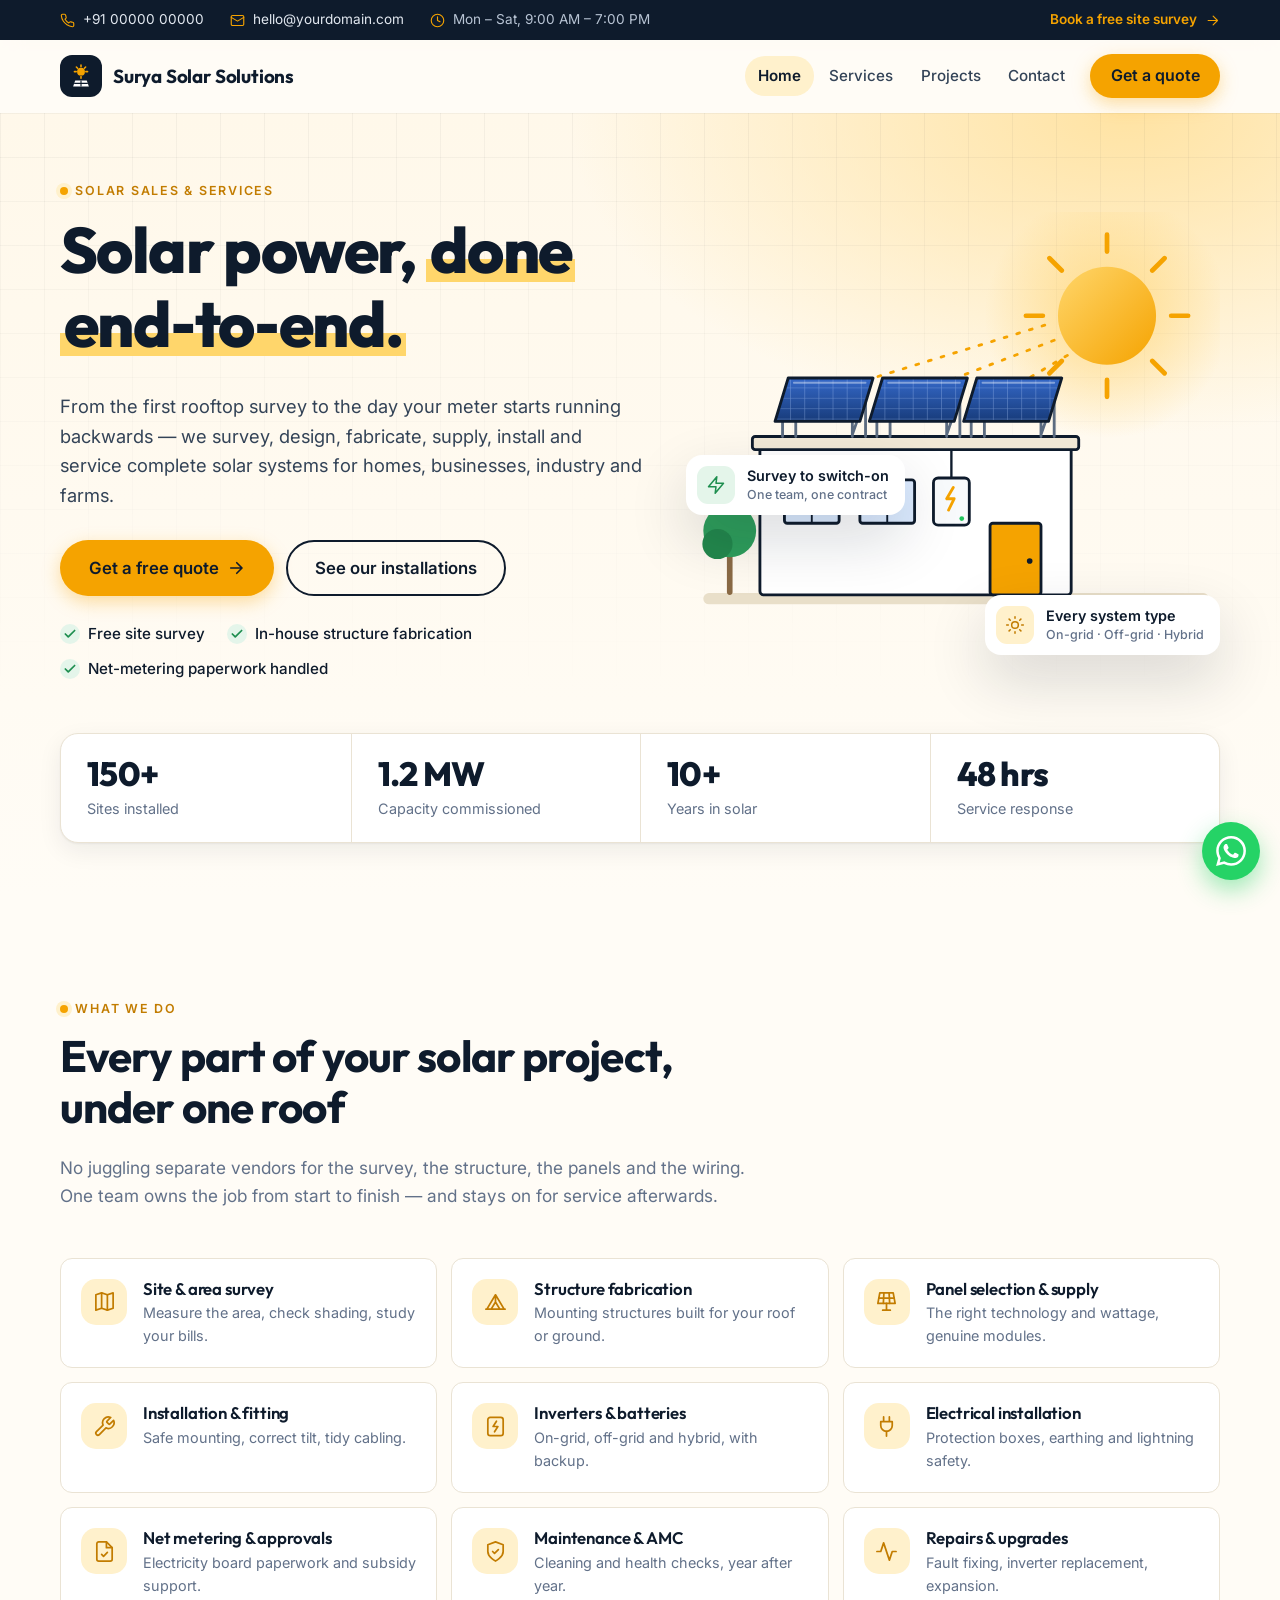
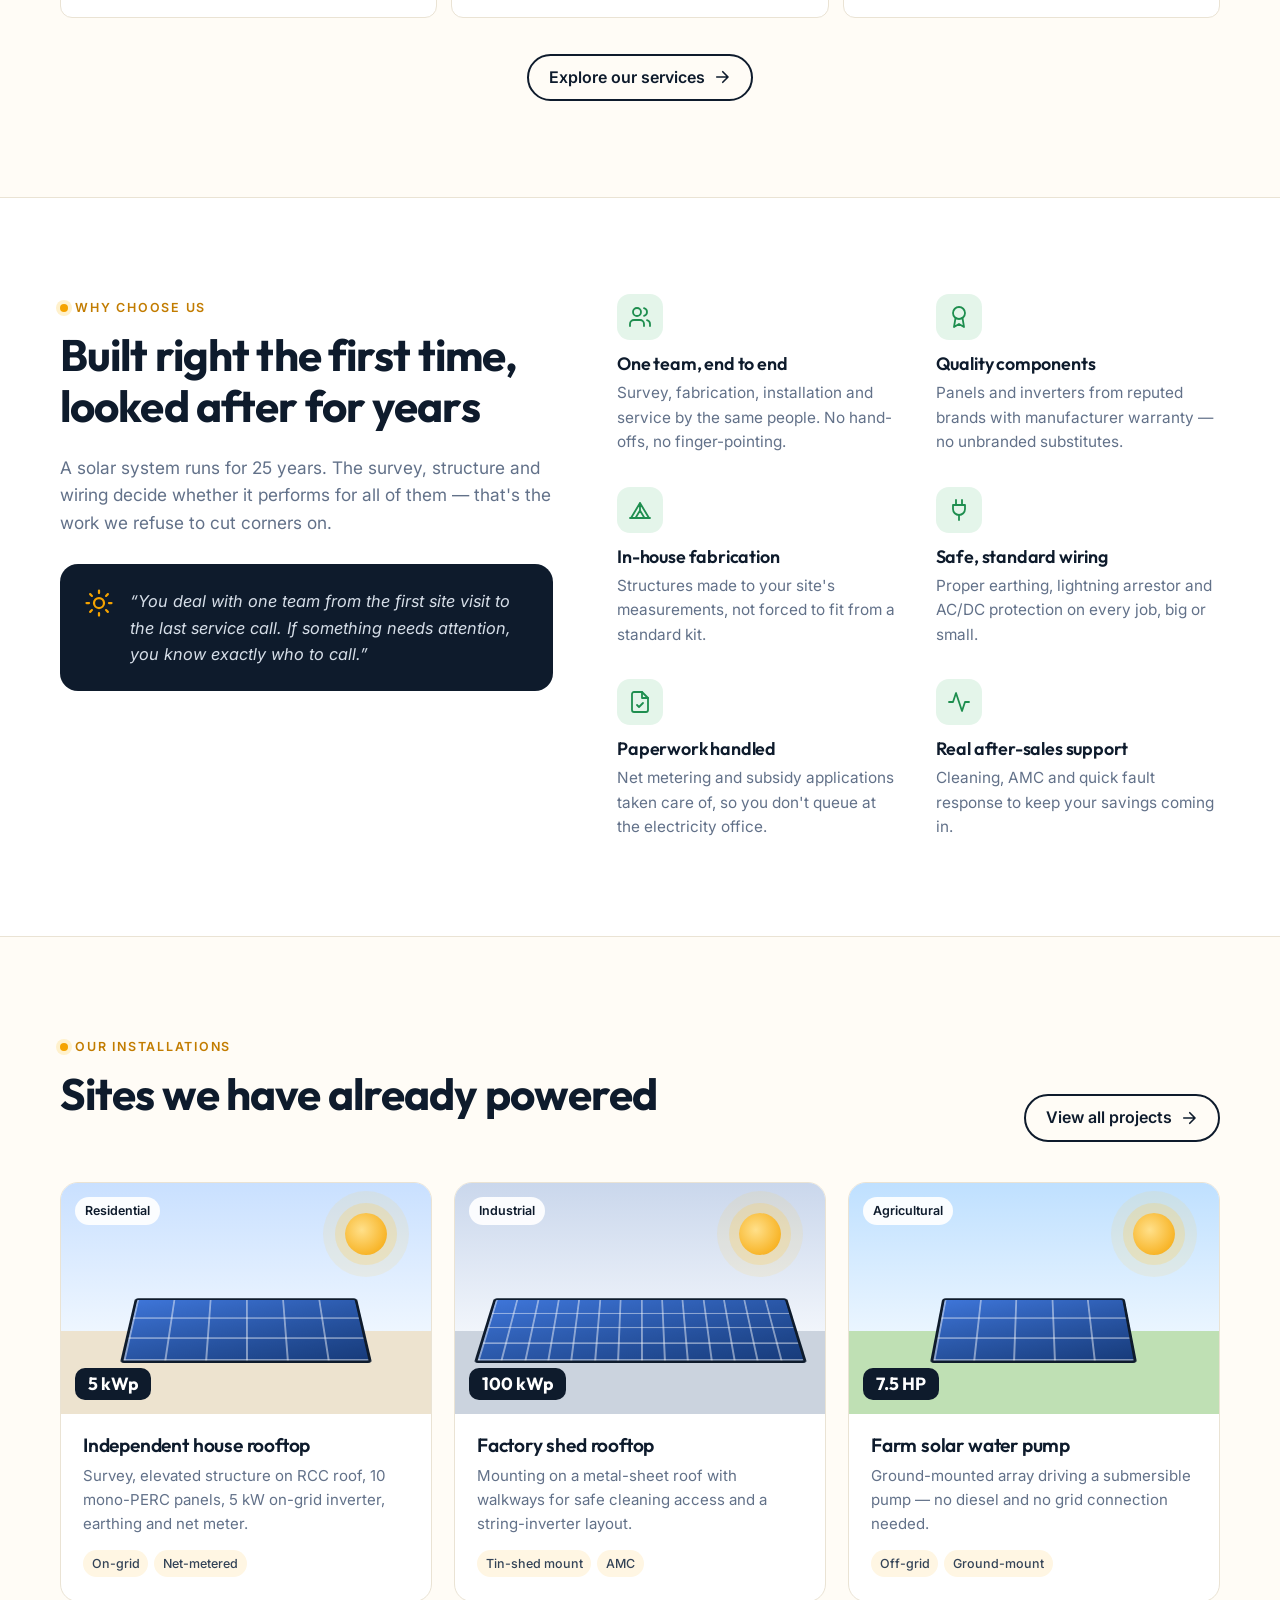
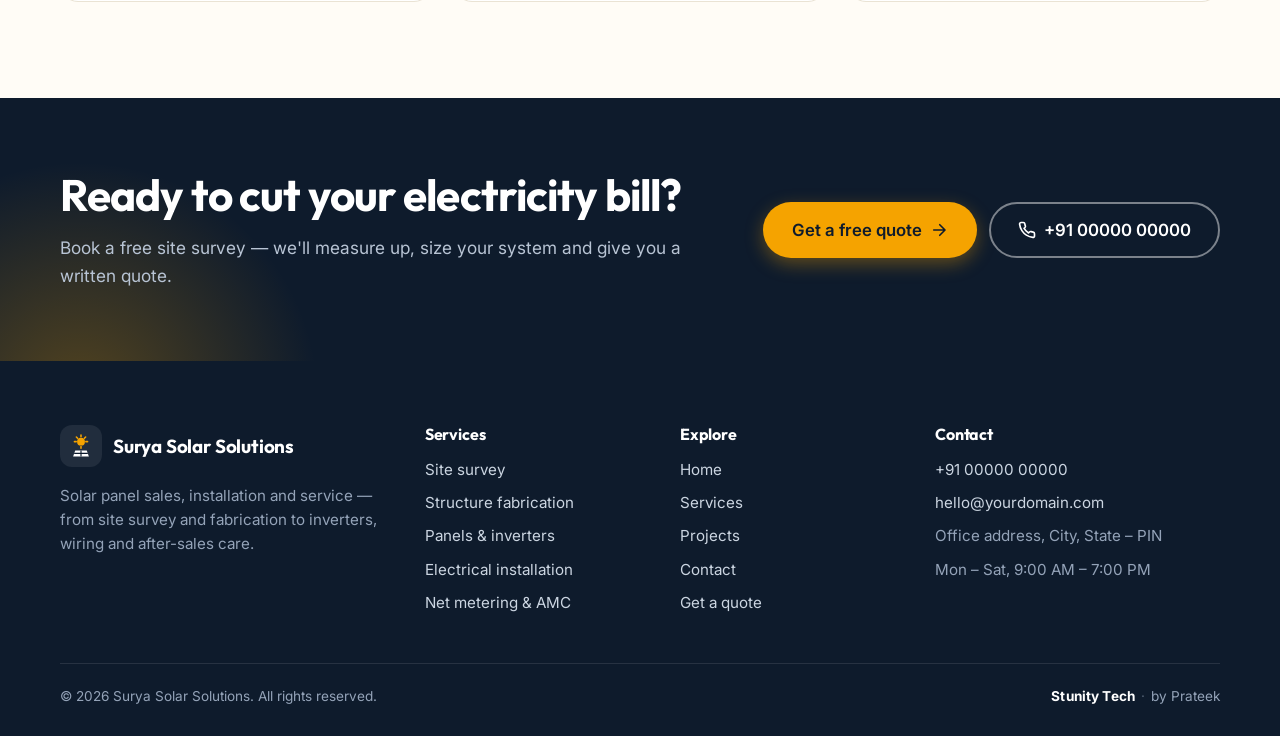
==== commit ef216c3b: "Split the site into tabs, with the Stunity Tech footer on every page The single page becomes five: H" ====
--- a/index.html
+++ b/index.html
@@ -18,76 +18,8 @@
   <script src="js/config.js"></script>
   <script src="js/main.js" defer></script>
 </head>
-<body>
-
-<!-- Icon sprite -->
-<svg width="0" height="0" style="position:absolute" aria-hidden="true">
-  <symbol id="i-logo" viewBox="0 0 32 32">
-    <circle cx="16" cy="11" r="4.5" fill="currentColor"/>
-    <path d="M16 3.5v2M16 16.5v2M8.5 11h2M21.5 11h2M10.7 5.7l1.4 1.4M21.3 5.7l-1.4 1.4" stroke="currentColor" stroke-width="1.8" stroke-linecap="round" fill="none"/>
-    <path d="M7 28l2.4-7h13.2l2.4 7z" fill="#FFFFFF"/>
-    <path d="M16 21v7M8.2 24.5h15.6" stroke="#0E1B2C" stroke-width="1.3"/>
-  </symbol>
-  <symbol id="i-map" viewBox="0 0 24 24"><path d="M9 3 3 5v16l6-2 6 2 6-2V3l-6 2-6-2z"/><path d="M9 3v16M15 5v16"/></symbol>
-  <symbol id="i-truss" viewBox="0 0 24 24"><path d="M2 20h20M3 20 12 5l9 15M7.5 20 12 12.5 16.5 20M12 5v7.5"/></symbol>
-  <symbol id="i-panel" viewBox="0 0 24 24"><path d="M5 3h14l2 11H3z"/><path d="M4 8.5h16M9.3 3l-.6 11M14.7 3l.6 11M12 14v7M8 21h8"/></symbol>
-  <symbol id="i-wrench" viewBox="0 0 24 24"><path d="M14.7 6.3a1 1 0 0 0 0 1.4l1.6 1.6a1 1 0 0 0 1.4 0l3.77-3.77a6 6 0 0 1-7.94 7.94l-6.91 6.91a2.12 2.12 0 0 1-3-3l6.91-6.91a6 6 0 0 1 7.94-7.94l-3.76 3.76z"/></symbol>
-  <symbol id="i-inverter" viewBox="0 0 24 24"><rect x="4" y="2.5" width="16" height="19" rx="2.5"/><path d="M13 6.5 9.5 12h5L11 17.5"/></symbol>
-  <symbol id="i-plug" viewBox="0 0 24 24"><path d="M9 2v5M15 2v5M6 7h12v4a6 6 0 0 1-12 0z"/><path d="M12 17v5"/></symbol>
-  <symbol id="i-doc" viewBox="0 0 24 24"><path d="M14 2H6a2 2 0 0 0-2 2v16a2 2 0 0 0 2 2h12a2 2 0 0 0 2-2V8z"/><path d="M14 2v6h6M9 15l2 2 4-4"/></symbol>
-  <symbol id="i-shield" viewBox="0 0 24 24"><path d="M12 22s8-4 8-10V5l-8-3-8 3v7c0 6 8 10 8 10z"/><path d="m9 12 2 2 4-4"/></symbol>
-  <symbol id="i-pulse" viewBox="0 0 24 24"><path d="M22 12h-4l-3 9L9 3l-3 9H2"/></symbol>
-  <symbol id="i-home" viewBox="0 0 24 24"><path d="M3 10.5 12 3l9 7.5V21H3z"/><path d="M9 21v-6h6v6"/></symbol>
-  <symbol id="i-building" viewBox="0 0 24 24"><rect x="4" y="2" width="16" height="20" rx="1"/><path d="M9 22v-4h6v4M8 6h.01M12 6h.01M16 6h.01M8 10h.01M12 10h.01M16 10h.01M8 14h.01M12 14h.01M16 14h.01"/></symbol>
-  <symbol id="i-factory" viewBox="0 0 24 24"><path d="M2 20V9l6 4V9l6 4V4h8v16z"/><path d="M2 20h20M17 8h2"/></symbol>
-  <symbol id="i-drop" viewBox="0 0 24 24"><path d="M12 2.7s-7 7.3-7 12.3a7 7 0 0 0 14 0c0-5-7-12.3-7-12.3z"/><path d="M9 15a3 3 0 0 0 3 3"/></symbol>
-  <symbol id="i-school" viewBox="0 0 24 24"><path d="M22 10 12 5 2 10l10 5 10-5z"/><path d="M6 12v5c3 2 9 2 12 0v-5M22 10v6"/></symbol>
-  <symbol id="i-phone" viewBox="0 0 24 24"><path d="M22 16.92v3a2 2 0 0 1-2.18 2 19.79 19.79 0 0 1-8.63-3.07 19.5 19.5 0 0 1-6-6 19.79 19.79 0 0 1-3.07-8.67A2 2 0 0 1 4.11 2h3a2 2 0 0 1 2 1.72c.13.96.36 1.9.7 2.81a2 2 0 0 1-.45 2.11L8.09 9.91a16 16 0 0 0 6 6l1.27-1.27a2 2 0 0 1 2.11-.45c.91.34 1.85.57 2.81.7A2 2 0 0 1 22 16.92z"/></symbol>
-  <symbol id="i-mail" viewBox="0 0 24 24"><rect x="2" y="4" width="20" height="16" rx="2"/><path d="m22 7-10 6L2 7"/></symbol>
-  <symbol id="i-pin" viewBox="0 0 24 24"><path d="M20 10c0 6-8 12-8 12s-8-6-8-12a8 8 0 0 1 16 0z"/><circle cx="12" cy="10" r="3"/></symbol>
-  <symbol id="i-clock" viewBox="0 0 24 24"><circle cx="12" cy="12" r="10"/><path d="M12 6v6l4 2"/></symbol>
-  <symbol id="i-check" viewBox="0 0 24 24"><path d="M20 6 9 17l-5-5"/></symbol>
-  <symbol id="i-arrow" viewBox="0 0 24 24"><path d="M5 12h14M13 5l7 7-7 7"/></symbol>
-  <symbol id="i-users" viewBox="0 0 24 24"><path d="M16 21v-2a4 4 0 0 0-4-4H6a4 4 0 0 0-4 4v2"/><circle cx="9" cy="7" r="4"/><path d="M22 21v-2a4 4 0 0 0-3-3.87M16 3.13a4 4 0 0 1 0 7.75"/></symbol>
-  <symbol id="i-award" viewBox="0 0 24 24"><circle cx="12" cy="8" r="6"/><path d="M15.48 12.89 17 22l-5-3-5 3 1.52-9.11"/></symbol>
-  <symbol id="i-bolt" viewBox="0 0 24 24"><path d="M13 2 3 14h9l-1 8 10-12h-9z"/></symbol>
-  <symbol id="i-sun" viewBox="0 0 24 24"><circle cx="12" cy="12" r="4"/><path d="M12 2v2M12 20v2M4.93 4.93l1.41 1.41M17.66 17.66l1.41 1.41M2 12h2M20 12h2M6.34 17.66l-1.41 1.41M19.07 4.93l-1.41 1.41"/></symbol>
-  <symbol id="i-whatsapp" viewBox="0 0 24 24"><path fill="currentColor" stroke="none" d="M17.472 14.382c-.297-.149-1.758-.867-2.03-.967-.273-.099-.471-.148-.67.15-.197.297-.767.966-.94 1.164-.173.199-.347.223-.644.075-.297-.15-1.255-.463-2.39-1.475-.883-.788-1.48-1.761-1.653-2.059-.173-.297-.018-.458.13-.606.134-.133.298-.347.446-.52.149-.174.198-.298.298-.497.099-.198.05-.371-.025-.52-.075-.149-.669-1.612-.916-2.207-.242-.579-.487-.5-.669-.51-.173-.008-.371-.01-.57-.01-.198 0-.52.074-.792.372-.272.297-1.04 1.016-1.04 2.479 0 1.462 1.065 2.875 1.213 3.074.149.198 2.096 3.2 5.077 4.487.709.306 1.262.489 1.694.625.712.227 1.36.195 1.871.118.571-.085 1.758-.719 2.006-1.413.248-.694.248-1.289.173-1.413-.074-.124-.272-.198-.57-.347m-5.421 7.403h-.004a9.87 9.87 0 0 1-5.031-1.378l-.361-.214-3.741.982.998-3.648-.235-.374a9.86 9.86 0 0 1-1.51-5.26c.001-5.45 4.436-9.884 9.888-9.884 2.64 0 5.122 1.03 6.988 2.898a9.825 9.825 0 0 1 2.893 6.994c-.003 5.45-4.437 9.884-9.885 9.884m8.413-18.297A11.815 11.815 0 0 0 12.05 0C5.495 0 .16 5.335.157 11.892c0 2.096.547 4.142 1.588 5.945L.057 24l6.305-1.654a11.882 11.882 0 0 0 5.683 1.448h.005c6.554 0 11.89-5.335 11.893-11.893a11.821 11.821 0 0 0-3.48-8.413Z"/></symbol>
-</svg>
-
-<a class="skip-link" href="#main">Skip to content</a>
-
-<!-- Top contact bar -->
-<div class="topbar">
-  <div class="container topbar-inner">
-    <a data-href="tel" href="#contact"><svg class="icon"><use href="#i-phone"/></svg><span data-text="phone">+91 00000 00000</span></a>
-    <a data-href="mailto" href="#contact"><svg class="icon"><use href="#i-mail"/></svg><span data-text="email">hello@yourdomain.com</span></a>
-    <span><svg class="icon"><use href="#i-clock"/></svg><span data-text="hours">Mon – Sat, 9:00 AM – 7:00 PM</span></span>
-    <a class="topbar-cta" href="#quote">Book a free site survey <svg class="icon"><use href="#i-arrow"/></svg></a>
-  </div>
-</div>
-
-<header class="site-header" id="site-header">
-  <div class="container header-inner">
-    <a href="#main" class="brand">
-      <span class="brand-mark"><svg><use href="#i-logo"/></svg></span>
-      <span class="brand-name" data-text="businessName">Surya Solar Solutions</span>
-    </a>
-    <nav class="nav" id="nav" aria-label="Main">
-      <a href="#services">Services</a>
-      <a href="#process">How we work</a>
-      <a href="#projects">Projects</a>
-      <a href="#why-us">Why us</a>
-      <a href="#faq">FAQ</a>
-      <a href="#contact">Contact</a>
-      <a href="#quote" class="btn btn-sun nav-cta">Get a quote</a>
-    </nav>
-    <a class="header-call" data-href="tel" href="#contact" aria-label="Call us"><svg class="icon"><use href="#i-phone"/></svg></a>
-    <button class="menu-toggle" type="button" aria-expanded="false" aria-controls="nav" aria-label="Open menu">
-      <span></span><span></span><span></span>
-    </button>
-  </div>
-</header>
+<body data-page="home">
+<script src="js/layout.js"></script>
 
 <main id="main">
 
@@ -99,8 +31,8 @@
         <h1>Solar power, <span class="hl">done end&#8209;to&#8209;end.</span></h1>
         <p class="lead">From the first rooftop survey to the day your meter starts running backwards — we survey, design, fabricate, supply, install and service complete solar systems for homes, businesses, industry and farms.</p>
         <div class="hero-actions">
-          <a href="#quote" class="btn btn-sun btn-lg">Get a free quote <svg class="icon"><use href="#i-arrow"/></svg></a>
-          <a href="#projects" class="btn btn-ghost btn-lg">See our installations</a>
+          <a href="quote.html" class="btn btn-sun btn-lg">Get a free quote <svg class="icon"><use href="#i-arrow"/></svg></a>
+          <a href="projects.html" class="btn btn-ghost btn-lg">See our installations</a>
         </div>
         <ul class="hero-points">
           <li><svg class="icon"><use href="#i-check"/></svg>Free site survey</li>
@@ -182,8 +114,8 @@
     </div>
   </section>
 
-  <!-- SERVICES -->
-  <section id="services" class="section">
+  <!-- SERVICES OVERVIEW -->
+  <section class="section">
     <div class="container">
       <div class="section-head reveal">
         <p class="eyebrow"><span class="dot"></span>What we do</p>
@@ -191,194 +123,26 @@
         <p>No juggling separate vendors for the survey, the structure, the panels and the wiring. One team owns the job from start to finish — and stays on for service afterwards.</p>
       </div>
 
-      <div class="services-grid">
-        <article class="service-card reveal">
-          <span class="service-num">01</span>
-          <span class="service-icon"><svg class="icon"><use href="#i-map"/></svg></span>
-          <h3>Site &amp; area survey</h3>
-          <p>We visit, measure usable roof or ground area, check shading through the day and study your electricity bills to size the system correctly.</p>
-          <ul class="ticks"><li>Shadow &amp; orientation analysis</li><li>Load and bill study</li><li>Roof and structure assessment</li></ul>
-        </article>
-        <article class="service-card reveal">
-          <span class="service-num">02</span>
-          <span class="service-icon"><svg class="icon"><use href="#i-truss"/></svg></span>
-          <h3>Structure fabrication</h3>
-          <p>Mounting structures fabricated for your site — RCC roof, tin shed or open ground — set at the right tilt and built to hold through wind and monsoon.</p>
-          <ul class="ticks"><li>Galvanised steel &amp; aluminium</li><li>Standard &amp; elevated structures</li><li>Ground-mount and carports</li></ul>
-        </article>
-        <article class="service-card reveal">
-          <span class="service-num">03</span>
-          <span class="service-icon"><svg class="icon"><use href="#i-panel"/></svg></span>
-          <h3>Panel selection &amp; supply</h3>
-          <p>We recommend the right panel technology and wattage for your space and budget, and supply genuine modules with manufacturer warranty.</p>
-          <ul class="ticks"><li>Mono PERC, TOPCon &amp; bifacial</li><li>Reputed, warrantied brands</li><li>Sized to your actual load</li></ul>
-        </article>
-        <article class="service-card reveal">
-          <span class="service-num">04</span>
-          <span class="service-icon"><svg class="icon"><use href="#i-wrench"/></svg></span>
-          <h3>Installation &amp; fitting</h3>
-          <p>Trained crews mount, align and fix every panel safely, route cables neatly and leave you with a clean, finished site.</p>
-          <ul class="ticks"><li>Safe rooftop working practices</li><li>Correct tilt and alignment</li><li>Tidy cable management</li></ul>
-        </article>
-        <article class="service-card reveal">
-          <span class="service-num">05</span>
-          <span class="service-icon"><svg class="icon"><use href="#i-inverter"/></svg></span>
-          <h3>Inverters &amp; batteries</h3>
-          <p>On-grid, off-grid and hybrid inverters with optional battery backup, matched to your panels and to how you use power.</p>
-          <ul class="ticks"><li>On-grid, off-grid &amp; hybrid</li><li>Lithium and lead-acid backup</li><li>Mobile app monitoring</li></ul>
-        </article>
-        <article class="service-card reveal">
-          <span class="service-num">06</span>
-          <span class="service-icon"><svg class="icon"><use href="#i-plug"/></svg></span>
-          <h3>Electrical installation</h3>
-          <p>Complete AC and DC side work done to standard, with proper protection, earthing and lightning safety included — not left as extras.</p>
-          <ul class="ticks"><li>ACDB / DCDB protection boxes</li><li>Earthing &amp; lightning arrestor</li><li>Wiring to your main board</li></ul>
-        </article>
-        <article class="service-card reveal">
-          <span class="service-num">07</span>
-          <span class="service-icon"><svg class="icon"><use href="#i-doc"/></svg></span>
-          <h3>Net metering &amp; approvals</h3>
-          <p>We handle the paperwork with your electricity board for net metering and help you apply for any subsidy you are eligible for.</p>
-          <ul class="ticks"><li>DISCOM application &amp; follow-up</li><li>Net meter installation</li><li>Subsidy application support</li></ul>
-        </article>
-        <article class="service-card reveal">
-          <span class="service-num">08</span>
-          <span class="service-icon"><svg class="icon"><use href="#i-shield"/></svg></span>
-          <h3>Maintenance &amp; AMC</h3>
-          <p>Scheduled cleaning and health checks keep your system producing what it should, year after year.</p>
-          <ul class="ticks"><li>Panel cleaning</li><li>Periodic inspection</li><li>Annual maintenance contracts</li></ul>
-        </article>
-        <article class="service-card reveal">
-          <span class="service-num">09</span>
-          <span class="service-icon"><svg class="icon"><use href="#i-pulse"/></svg></span>
-          <h3>Repairs &amp; upgrades</h3>
-          <p>System not performing? We find and fix faults, replace inverters and expand existing installations — even ones we didn't install.</p>
-          <ul class="ticks"><li>Fault diagnosis</li><li>Inverter replacement</li><li>Capacity expansion</li></ul>
-        </article>
-      </div>
-    </div>
-  </section>
-
-  <!-- SEGMENTS -->
-  <section class="band">
-    <div class="container">
-      <div class="section-head reveal">
-        <p class="eyebrow on-dark"><span class="dot"></span>Who we work with</p>
-        <h2>Solar for every kind of site</h2>
-      </div>
-      <div class="segments">
-        <div class="segment reveal"><svg class="icon"><use href="#i-home"/></svg><h3>Homes</h3><p>Rooftop systems for houses, villas and housing societies.</p></div>
-        <div class="segment reveal"><svg class="icon"><use href="#i-building"/></svg><h3>Shops &amp; offices</h3><p>Cut daytime bills for lighting, AC and equipment.</p></div>
-        <div class="segment reveal"><svg class="icon"><use href="#i-factory"/></svg><h3>Industry</h3><p>Large rooftop and shed installations for factories and warehouses.</p></div>
-        <div class="segment reveal"><svg class="icon"><use href="#i-drop"/></svg><h3>Farms</h3><p>Solar water pumps and off-grid systems for agriculture.</p></div>
-        <div class="segment reveal"><svg class="icon"><use href="#i-school"/></svg><h3>Institutions</h3><p>Schools, hospitals, hotels and places of worship.</p></div>
-      </div>
-    </div>
-  </section>
-
-  <!-- PROCESS -->
-  <section id="process" class="section">
-    <div class="container">
-      <div class="section-head reveal">
-        <p class="eyebrow"><span class="dot"></span>How we work</p>
-        <h2>From survey to switch-on in six clear steps</h2>
-        <p>You always know what happens next, who is doing it and when.</p>
-      </div>
-      <ol class="steps">
-        <li class="step reveal"><h3>Site survey</h3><p>We visit your site, measure the area, check shading and structure, and go through your electricity bills.</p></li>
-        <li class="step reveal"><h3>Design &amp; proposal</h3><p>A system designed for your load and space, with the component list, price and timeline in writing.</p></li>
-        <li class="step reveal"><h3>Fabrication</h3><p>Mounting structures are fabricated to your site's measurements and the right tilt angle.</p></li>
-        <li class="step reveal"><h3>Installation</h3><p>Panels, inverter, protection boxes, earthing and wiring are installed by our own crew.</p></li>
-        <li class="step reveal"><h3>Commissioning &amp; net meter</h3><p>We test and switch the system on, then follow up with the electricity board until the net meter is in place.</p></li>
-        <li class="step reveal"><h3>After-sales care</h3><p>Cleaning, health checks and quick support whenever you need it — one call away.</p></li>
-      </ol>
-    </div>
-  </section>
-
-  <!-- PROJECTS -->
-  <section id="projects" class="section section-alt">
-    <div class="container">
-      <div class="section-head reveal">
-        <p class="eyebrow"><span class="dot"></span>Our installations</p>
-        <h2>Sites we have already powered</h2>
-        <p>A selection of systems we have surveyed, built and commissioned — from single homes to factory rooftops and farm pumps.</p>
-      </div>
-
-      <div class="filters" role="group" aria-label="Filter projects">
-        <button type="button" class="filter" data-filter="all" aria-pressed="true">All</button>
-        <button type="button" class="filter" data-filter="residential" aria-pressed="false">Residential</button>
-        <button type="button" class="filter" data-filter="commercial" aria-pressed="false">Commercial</button>
-        <button type="button" class="filter" data-filter="industrial" aria-pressed="false">Industrial</button>
-        <button type="button" class="filter" data-filter="agricultural" aria-pressed="false">Agricultural</button>
-        <button type="button" class="filter" data-filter="institutional" aria-pressed="false">Institutional</button>
-      </div>
-
-      <!--
-        EDIT: these are example cards. Replace them with your real installations.
-        To show a photo, replace the <div class="pm-art ..."></div> line with:
-          <img src="assets/projects/your-photo.jpg" alt="5 kW rooftop system at ..." loading="lazy">
-        data-type must be one of: residential, commercial, industrial, agricultural, institutional.
-      -->
-      <div class="projects-grid">
-        <article class="project reveal" data-type="residential">
-          <div class="project-media"><div class="pm-art pm-res"></div><span class="project-tag">Residential</span><span class="project-cap">5 kWp</span></div>
-          <div class="project-body">
-            <h3>Independent house rooftop</h3>
-            <p>Survey, elevated structure on RCC roof, 10 mono-PERC panels, 5 kW on-grid inverter, earthing and net meter.</p>
-            <div class="project-meta"><span class="chip">On-grid</span><span class="chip">Net-metered</span><span class="chip">Elevated structure</span></div>
-          </div>
-        </article>
-        <article class="project reveal" data-type="residential">
-          <div class="project-media"><div class="pm-art pm-hyb"></div><span class="project-tag">Residential</span><span class="project-cap">10 kWp</span></div>
-          <div class="project-body">
-            <h3>Villa with battery backup</h3>
-            <p>Hybrid inverter with a lithium battery bank that keeps essentials running through power cuts.</p>
-            <div class="project-meta"><span class="chip">Hybrid</span><span class="chip">Battery backup</span><span class="chip">App monitoring</span></div>
-          </div>
-        </article>
-        <article class="project reveal" data-type="commercial">
-          <div class="project-media"><div class="pm-art pm-com"></div><span class="project-tag">Commercial</span><span class="project-cap">25 kWp</span></div>
-          <div class="project-body">
-            <h3>Showroom &amp; office</h3>
-            <p>Offsets daytime load from lighting and air-conditioning. ACDB/DCDB, lightning arrestor and remote monitoring.</p>
-            <div class="project-meta"><span class="chip">On-grid</span><span class="chip">Lightning protection</span></div>
-          </div>
-        </article>
-        <article class="project reveal" data-type="industrial">
-          <div class="project-media"><div class="pm-art pm-ind"></div><span class="project-tag">Industrial</span><span class="project-cap">100 kWp</span></div>
-          <div class="project-body">
-            <h3>Factory shed rooftop</h3>
-            <p>Mounting on a metal-sheet roof with walkways for safe cleaning access and a string-inverter layout.</p>
-            <div class="project-meta"><span class="chip">Tin-shed mount</span><span class="chip">Walkways</span><span class="chip">AMC</span></div>
-          </div>
-        </article>
-        <article class="project reveal" data-type="agricultural">
-          <div class="project-media"><div class="pm-art pm-agri"></div><span class="project-tag">Agricultural</span><span class="project-cap">7.5 HP</span></div>
-          <div class="project-body">
-            <h3>Farm solar water pump</h3>
-            <p>Ground-mounted array driving a submersible pump through its controller — no diesel and no grid connection needed.</p>
-            <div class="project-meta"><span class="chip">Off-grid</span><span class="chip">Ground-mount</span></div>
-          </div>
-        </article>
-        <article class="project reveal" data-type="institutional">
-          <div class="project-media"><div class="pm-art pm-inst"></div><span class="project-tag">Institutional</span><span class="project-cap">40 kWp</span></div>
-          <div class="project-body">
-            <h3>School campus</h3>
-            <p>Rooftop arrays across two blocks, net metering, and an annual maintenance contract with scheduled cleaning.</p>
-            <div class="project-meta"><span class="chip">On-grid</span><span class="chip">Net-metered</span><span class="chip">AMC</span></div>
-          </div>
-        </article>
-      </div>
-
-      <div class="projects-cta reveal">
-        <p><strong>Want to see a working system near you?</strong> Ask us for a reference site in your area and we will arrange a visit.</p>
-        <a href="#contact" class="btn btn-dark">Ask for a reference <svg class="icon"><use href="#i-arrow"/></svg></a>
+      <div class="svc-grid">
+        <a class="svc-tile reveal" href="services.html#survey"><span class="service-icon"><svg class="icon"><use href="#i-map"/></svg></span><span><h3>Site &amp; area survey</h3><p>Measure the area, check shading, study your bills.</p></span></a>
+        <a class="svc-tile reveal" href="services.html#fabrication"><span class="service-icon"><svg class="icon"><use href="#i-truss"/></svg></span><span><h3>Structure fabrication</h3><p>Mounting structures built for your roof or ground.</p></span></a>
+        <a class="svc-tile reveal" href="services.html#panels"><span class="service-icon"><svg class="icon"><use href="#i-panel"/></svg></span><span><h3>Panel selection &amp; supply</h3><p>The right technology and wattage, genuine modules.</p></span></a>
+        <a class="svc-tile reveal" href="services.html#installation"><span class="service-icon"><svg class="icon"><use href="#i-wrench"/></svg></span><span><h3>Installation &amp; fitting</h3><p>Safe mounting, correct tilt, tidy cabling.</p></span></a>
+        <a class="svc-tile reveal" href="services.html#inverters"><span class="service-icon"><svg class="icon"><use href="#i-inverter"/></svg></span><span><h3>Inverters &amp; batteries</h3><p>On-grid, off-grid and hybrid, with backup.</p></span></a>
+        <a class="svc-tile reveal" href="services.html#electrical"><span class="service-icon"><svg class="icon"><use href="#i-plug"/></svg></span><span><h3>Electrical installation</h3><p>Protection boxes, earthing and lightning safety.</p></span></a>
+        <a class="svc-tile reveal" href="services.html#net-metering"><span class="service-icon"><svg class="icon"><use href="#i-doc"/></svg></span><span><h3>Net metering &amp; approvals</h3><p>Electricity board paperwork and subsidy support.</p></span></a>
+        <a class="svc-tile reveal" href="services.html#maintenance"><span class="service-icon"><svg class="icon"><use href="#i-shield"/></svg></span><span><h3>Maintenance &amp; AMC</h3><p>Cleaning and health checks, year after year.</p></span></a>
+        <a class="svc-tile reveal" href="services.html#repairs"><span class="service-icon"><svg class="icon"><use href="#i-pulse"/></svg></span><span><h3>Repairs &amp; upgrades</h3><p>Fault fixing, inverter replacement, expansion.</p></span></a>
+      </div>
+
+      <div class="section-foot reveal">
+        <a href="services.html" class="btn btn-ghost">Explore our services <svg class="icon"><use href="#i-arrow"/></svg></a>
       </div>
     </div>
   </section>
 
   <!-- WHY US -->
-  <section id="why-us" class="section">
+  <section class="section section-alt">
     <div class="container why">
       <div class="why-intro reveal">
         <p class="eyebrow"><span class="dot"></span>Why choose us</p>
@@ -400,313 +164,63 @@
     </div>
   </section>
 
-  <!-- GET A QUOTE -->
-  <section id="quote" class="section quote-section">
+  <!-- FEATURED PROJECTS -->
+  <section class="section">
     <div class="container">
-      <div class="section-head reveal">
-        <p class="eyebrow"><span class="dot"></span>Get a quote</p>
-        <h2>Tell us about your site — we'll send a free quote</h2>
-        <p>Share a few details and we'll call you back to arrange a free site survey and a written proposal. No obligation.</p>
-      </div>
-
-      <div class="quote-grid">
-        <aside class="quote-side">
-          <div class="estimator reveal" id="estimator">
-            <p class="eyebrow on-dark"><span class="dot"></span>Quick estimate</p>
-            <h3>What size system do you need?</h3>
-            <label class="est-label" for="est-bill">
-              <span>Average monthly electricity bill</span>
-              <output id="est-bill-out" for="est-bill">₹3,000</output>
-            </label>
-            <input type="range" class="range" id="est-bill" min="500" max="50000" step="500" value="3000">
-            <div class="est-row">
-              <label for="est-tariff">Your rate per unit (₹)</label>
-              <input type="number" id="est-tariff" min="3" max="20" step="0.5" value="8" inputmode="decimal">
-            </div>
-            <div class="est-results" aria-live="polite">
-              <div><strong id="est-kw">3.5 kW</strong><span>Suggested system</span></div>
-              <div><strong id="est-area">350 sq ft</strong><span>Shade-free roof needed</span></div>
-              <div><strong id="est-units">420</strong><span>Units generated / month</span></div>
-              <div><strong id="est-save">₹36,000</strong><span>Approx. savings / year</span></div>
-            </div>
-            <button type="button" class="btn btn-sun btn-block" id="est-apply">Use this in my quote</button>
-            <p class="est-note">Indicative only, assuming about 4 units per kW per day. Actual output depends on your location, shading and tilt — the free survey gives you exact figures.</p>
+      <div class="head-row">
+        <div class="section-head reveal">
+          <p class="eyebrow"><span class="dot"></span>Our installations</p>
+          <h2>Sites we have already powered</h2>
+        </div>
+        <a href="projects.html" class="btn btn-ghost reveal">View all projects <svg class="icon"><use href="#i-arrow"/></svg></a>
+      </div>
+
+      <!-- EDIT: example cards — replace with three of your real installations (see projects.html for the full list). -->
+      <div class="projects-grid">
+        <article class="project reveal">
+          <div class="project-media"><div class="pm-art pm-res"></div><span class="project-tag">Residential</span><span class="project-cap">5 kWp</span></div>
+          <div class="project-body">
+            <h3>Independent house rooftop</h3>
+            <p>Survey, elevated structure on RCC roof, 10 mono-PERC panels, 5 kW on-grid inverter, earthing and net meter.</p>
+            <div class="project-meta"><span class="chip">On-grid</span><span class="chip">Net-metered</span></div>
           </div>
-
-          <div class="next-steps reveal">
-            <h3>What happens next</h3>
-            <ol>
-              <li><strong>We call you back</strong> to understand what you need.</li>
-              <li><strong>Free site survey</strong> at a time that suits you.</li>
-              <li><strong>Written proposal</strong> with design, components, price and timeline.</li>
-            </ol>
+        </article>
+        <article class="project reveal">
+          <div class="project-media"><div class="pm-art pm-ind"></div><span class="project-tag">Industrial</span><span class="project-cap">100 kWp</span></div>
+          <div class="project-body">
+            <h3>Factory shed rooftop</h3>
+            <p>Mounting on a metal-sheet roof with walkways for safe cleaning access and a string-inverter layout.</p>
+            <div class="project-meta"><span class="chip">Tin-shed mount</span><span class="chip">AMC</span></div>
           </div>
-        </aside>
-
-        <div class="form-card reveal">
-          <form id="quote-form" data-lead-form data-form-name="New quote request" autocomplete="on">
-            <div class="form-grid">
-              <div class="field">
-                <label for="q-name">Full name <span class="req">*</span></label>
-                <input id="q-name" name="name" data-label="Name" required autocomplete="name">
-              </div>
-              <div class="field">
-                <label for="q-phone">Phone / WhatsApp <span class="req">*</span></label>
-                <input id="q-phone" name="phone" data-label="Phone" type="tel" required autocomplete="tel" pattern="[0-9+\-\s()]{10,16}" title="Enter a 10-digit mobile number">
-              </div>
-              <div class="field">
-                <label for="q-email">Email <span class="opt">(optional)</span></label>
-                <input id="q-email" name="email" data-label="Email" type="email" autocomplete="email">
-              </div>
-              <div class="field">
-                <label for="q-city">City / area &amp; PIN code <span class="req">*</span></label>
-                <input id="q-city" name="location" data-label="Location" required autocomplete="address-level2">
-              </div>
-              <div class="field">
-                <label for="q-property">Property type <span class="req">*</span></label>
-                <select id="q-property" name="property" data-label="Property" required>
-                  <option value="">Select…</option>
-                  <option>Independent house / villa</option>
-                  <option>Apartment / housing society</option>
-                  <option>Shop / office / commercial</option>
-                  <option>Factory / warehouse</option>
-                  <option>Farm / agriculture</option>
-                  <option>School / hospital / institution</option>
-                  <option>Other</option>
-                </select>
-              </div>
-              <div class="field">
-                <label for="q-roof">Where will panels go?</label>
-                <select id="q-roof" name="roof" data-label="Mounting surface">
-                  <option value="">Select…</option>
-                  <option>RCC / concrete roof</option>
-                  <option>Tin / metal-sheet shed</option>
-                  <option>Tiled roof</option>
-                  <option>Open ground</option>
-                  <option>Not sure</option>
-                </select>
-              </div>
-              <div class="field">
-                <label for="q-system">System type</label>
-                <select id="q-system" name="system" data-label="System type">
-                  <option value="">Select…</option>
-                  <option>On-grid (with net metering)</option>
-                  <option>Off-grid (with batteries)</option>
-                  <option>Hybrid (grid + battery backup)</option>
-                  <option>Solar water pump</option>
-                  <option>Not sure — please advise</option>
-                </select>
-              </div>
-              <div class="field">
-                <label for="q-bill">Monthly electricity bill (₹)</label>
-                <input id="q-bill" name="bill" data-label="Monthly bill (₹)" type="number" min="0" step="100" inputmode="numeric">
-              </div>
-              <div class="field full">
-                <label for="q-size">System size in mind <span class="opt">(optional)</span></label>
-                <input id="q-size" name="size" data-label="System size" placeholder="e.g. 5 kW, or leave blank and we'll size it for you">
-              </div>
-
-              <fieldset class="field full" data-label="Services needed">
-                <legend>What do you need? <span class="opt">(tick all that apply)</span></legend>
-                <div class="checks">
-                  <label class="check"><input type="checkbox" name="services" value="New solar installation">New solar installation</label>
-                  <label class="check"><input type="checkbox" name="services" value="Site survey">Site survey</label>
-                  <label class="check"><input type="checkbox" name="services" value="Structure fabrication">Structure fabrication</label>
-                  <label class="check"><input type="checkbox" name="services" value="Inverter / battery">Inverter / battery</label>
-                  <label class="check"><input type="checkbox" name="services" value="Electrical work">Electrical work</label>
-                  <label class="check"><input type="checkbox" name="services" value="Net metering / subsidy">Net metering / subsidy</label>
-                  <label class="check"><input type="checkbox" name="services" value="Cleaning / AMC">Cleaning / AMC</label>
-                  <label class="check"><input type="checkbox" name="services" value="Repair of existing system">Repair of existing system</label>
-                </div>
-              </fieldset>
-
-              <div class="field full">
-                <label for="q-msg">Anything else we should know?</label>
-                <textarea id="q-msg" name="message" data-label="Notes" rows="4" placeholder="Roof size, power-cut hours, when you'd like to start…"></textarea>
-              </div>
-
-              <fieldset class="field full" data-label="Preferred contact">
-                <legend>How should we contact you?</legend>
-                <div class="radios">
-                  <label class="check"><input type="radio" name="contact_pref" value="Phone call" checked>Phone call</label>
-                  <label class="check"><input type="radio" name="contact_pref" value="WhatsApp">WhatsApp</label>
-                  <label class="check"><input type="radio" name="contact_pref" value="Email">Email</label>
-                </div>
-              </fieldset>
-
-              <input type="text" name="_gotcha" class="hp" tabindex="-1" autocomplete="off" aria-hidden="true">
-            </div>
-
-            <div class="form-foot">
-              <p class="form-privacy">We only use your details to reply to this enquiry.</p>
-              <button type="submit" class="btn btn-sun btn-lg">Request my free quote <svg class="icon"><use href="#i-arrow"/></svg></button>
-            </div>
-            <div class="form-status" role="status" aria-live="polite" hidden></div>
-          </form>
-        </div>
-      </div>
-    </div>
-  </section>
-
-  <!-- FAQ -->
-  <section id="faq" class="section section-alt">
-    <div class="container">
-      <div class="section-head center reveal">
-        <p class="eyebrow"><span class="dot"></span>FAQ</p>
-        <h2>Questions we're often asked</h2>
-      </div>
-      <div class="faq reveal">
-        <details>
-          <summary>How much roof space do I need?</summary>
-          <p>As a rule of thumb, about 80–100 sq ft of shade-free area per kW. A typical 3–5 kW home system needs roughly 300–500 sq ft. Our survey measures your actual usable area.</p>
-        </details>
-        <details>
-          <summary>What's the difference between on-grid, off-grid and hybrid?</summary>
-          <p>On-grid systems feed extra power to the electricity grid through a net meter and give the fastest payback, but switch off during power cuts. Off-grid systems run on batteries without the grid. Hybrid systems do both — net metering plus battery backup for outages.</p>
-        </details>
-        <details>
-          <summary>Is there a government subsidy for rooftop solar?</summary>
-          <p>Residential rooftop systems may qualify for central and state subsidy schemes, such as PM Surya Ghar. Eligibility and amounts change, so we check what applies to you and handle the application.</p>
-        </details>
-        <details>
-          <summary>How long does installation take?</summary>
-          <p>Most home systems are installed within a few days once material is on site. Net meter approval depends on your electricity board; we follow it up until it's done.</p>
-        </details>
-        <details>
-          <summary>What maintenance does a solar system need?</summary>
-          <p>Mainly regular panel cleaning — every few weeks in dusty areas — and a yearly check of wiring, earthing and the inverter. We offer cleaning visits and annual maintenance contracts.</p>
-        </details>
-        <details>
-          <summary>What warranties do I get?</summary>
-          <p>Panels usually carry a long manufacturer performance warranty (often 25 years), and inverters typically 5–10 years depending on the brand. We share the exact warranty terms for every component in your proposal.</p>
-        </details>
-      </div>
-    </div>
-  </section>
-
-  <!-- CONTACT -->
-  <section id="contact" class="section">
-    <div class="container">
-      <div class="section-head reveal">
-        <p class="eyebrow"><span class="dot"></span>Get in touch</p>
-        <h2>Talk to a solar expert</h2>
-        <p>Call, WhatsApp or drop us a message. We're happy to answer questions, even if you're only just starting to think about solar.</p>
-      </div>
-
-      <div class="contact-grid">
-        <div class="contact-info reveal">
-          <div class="contact-cards">
-            <a class="contact-card" data-href="tel" href="#contact">
-              <span class="ci"><svg class="icon"><use href="#i-phone"/></svg></span>
-              <span><strong>Call us</strong><span data-text="phone">+91 00000 00000</span></span>
-            </a>
-            <a class="contact-card" data-href="whatsapp" href="#contact">
-              <span class="ci ci-wa"><svg class="icon"><use href="#i-whatsapp"/></svg></span>
-              <span><strong>WhatsApp</strong><span>Chat with us</span></span>
-            </a>
-            <a class="contact-card" data-href="mailto" href="#contact">
-              <span class="ci"><svg class="icon"><use href="#i-mail"/></svg></span>
-              <span><strong>Email</strong><span data-text="email">hello@yourdomain.com</span></span>
-            </a>
-            <div class="contact-card">
-              <span class="ci"><svg class="icon"><use href="#i-clock"/></svg></span>
-              <span><strong>Working hours</strong><span data-text="hours">Mon – Sat, 9:00 AM – 7:00 PM</span></span>
-            </div>
-            <div class="contact-card wide">
-              <span class="ci"><svg class="icon"><use href="#i-pin"/></svg></span>
-              <span><strong>Office</strong><span data-text="address">Office address, City, State – PIN</span></span>
-            </div>
+        </article>
+        <article class="project reveal">
+          <div class="project-media"><div class="pm-art pm-agri"></div><span class="project-tag">Agricultural</span><span class="project-cap">7.5 HP</span></div>
+          <div class="project-body">
+            <h3>Farm solar water pump</h3>
+            <p>Ground-mounted array driving a submersible pump — no diesel and no grid connection needed.</p>
+            <div class="project-meta"><span class="chip">Off-grid</span><span class="chip">Ground-mount</span></div>
           </div>
-          <div class="map" hidden>
-            <iframe title="Office location on Google Maps" loading="lazy" referrerpolicy="no-referrer-when-downgrade"></iframe>
-          </div>
-        </div>
-
-        <div class="form-card reveal">
-          <h3>Send us a message</h3>
-          <form id="contact-form" data-lead-form data-form-name="Website enquiry" autocomplete="on">
-            <div class="form-grid">
-              <div class="field">
-                <label for="c-name">Name <span class="req">*</span></label>
-                <input id="c-name" name="name" data-label="Name" required autocomplete="name">
-              </div>
-              <div class="field">
-                <label for="c-phone">Phone <span class="req">*</span></label>
-                <input id="c-phone" name="phone" data-label="Phone" type="tel" required autocomplete="tel" pattern="[0-9+\-\s()]{10,16}" title="Enter a 10-digit mobile number">
-              </div>
-              <div class="field full">
-                <label for="c-email">Email <span class="opt">(optional)</span></label>
-                <input id="c-email" name="email" data-label="Email" type="email" autocomplete="email">
-              </div>
-              <div class="field full">
-                <label for="c-msg">Message <span class="req">*</span></label>
-                <textarea id="c-msg" name="message" data-label="Message" rows="5" required placeholder="How can we help?"></textarea>
-              </div>
-              <input type="text" name="_gotcha" class="hp" tabindex="-1" autocomplete="off" aria-hidden="true">
-            </div>
-            <div class="form-foot">
-              <p class="form-privacy">We usually reply the same working day.</p>
-              <button type="submit" class="btn btn-dark btn-lg">Send message <svg class="icon"><use href="#i-arrow"/></svg></button>
-            </div>
-            <div class="form-status" role="status" aria-live="polite" hidden></div>
-          </form>
-        </div>
+        </article>
+      </div>
+    </div>
+  </section>
+
+  <!-- CTA -->
+  <section class="cta-band">
+    <div class="container cta-inner reveal">
+      <div>
+        <h2>Ready to cut your electricity bill?</h2>
+        <p>Book a free site survey — we'll measure up, size your system and give you a written quote.</p>
+      </div>
+      <div class="cta-actions">
+        <a href="quote.html" class="btn btn-sun btn-lg">Get a free quote <svg class="icon"><use href="#i-arrow"/></svg></a>
+        <a href="contact.html" data-href="tel" class="btn btn-ghost-light btn-lg"><svg class="icon"><use href="#i-phone"/></svg><span data-text="phone">+91 00000 00000</span></a>
       </div>
     </div>
   </section>
 
 </main>
 
-<footer class="site-footer">
-  <div class="container">
-    <div class="footer-grid">
-      <div>
-        <a href="#main" class="brand brand-light">
-          <span class="brand-mark"><svg><use href="#i-logo"/></svg></span>
-          <span class="brand-name" data-text="businessName">Surya Solar Solutions</span>
-        </a>
-        <p class="footer-blurb">Solar panel sales, installation and service — from site survey and fabrication to inverters, wiring and after-sales care.</p>
-      </div>
-      <div>
-        <h4>Services</h4>
-        <ul>
-          <li><a href="#services">Site survey</a></li>
-          <li><a href="#services">Structure fabrication</a></li>
-          <li><a href="#services">Panels &amp; inverters</a></li>
-          <li><a href="#services">Electrical installation</a></li>
-          <li><a href="#services">Net metering &amp; AMC</a></li>
-        </ul>
-      </div>
-      <div>
-        <h4>Company</h4>
-        <ul>
-          <li><a href="#process">How we work</a></li>
-          <li><a href="#projects">Projects</a></li>
-          <li><a href="#why-us">Why us</a></li>
-          <li><a href="#faq">FAQ</a></li>
-          <li><a href="#quote">Get a quote</a></li>
-        </ul>
-      </div>
-      <div>
-        <h4>Contact</h4>
-        <ul class="footer-contact">
-          <li><a data-href="tel" href="#contact"><span data-text="phone">+91 00000 00000</span></a></li>
-          <li><a data-href="mailto" href="#contact"><span data-text="email">hello@yourdomain.com</span></a></li>
-          <li><span data-text="address">Office address, City, State – PIN</span></li>
-          <li><span data-text="hours">Mon – Sat, 9:00 AM – 7:00 PM</span></li>
-        </ul>
-      </div>
-    </div>
-    <div class="footer-bottom">
-      <span>© <span data-year>2026</span> <span data-text="businessName">Surya Solar Solutions</span>. All rights reserved.</span>
-      <a href="#main">Back to top ↑</a>
-    </div>
-  </div>
-</footer>
-
-<a class="wa-float" data-href="whatsapp" href="#contact" aria-label="Chat on WhatsApp">
-  <svg class="icon"><use href="#i-whatsapp"/></svg>
-</a>
-
+<script>SiteLayout.renderFooter();</script>
 </body>
 </html>
--- a/css/styles.css
+++ b/css/styles.css
@@ -500,6 +500,90 @@
 .wa-float:hover { transform: scale(1.08); }
 .wa-float .icon { width: 30px; height: 30px; }
 
+/* ---------- Tabs (one page per tab) ---------- */
+.nav a[aria-current="page"]:not(.btn) { background: var(--sun-soft); color: var(--ink); font-weight: 600; }
+.nav-cta[aria-current="page"] { outline: 2px solid var(--ink); outline-offset: 2px; }
+
+/* ---------- Inner page header ---------- */
+.page-hero {
+  position: relative; overflow: hidden; padding-block: 52px 60px;
+  background:
+    radial-gradient(800px 420px at 90% 0%, #FFE3A3 0%, rgba(255, 227, 163, 0) 62%),
+    linear-gradient(180deg, #FFF8EA 0%, var(--bg) 100%);
+  border-bottom: 1px solid var(--line);
+}
+.page-hero::before {
+  content: ""; position: absolute; inset: 0; pointer-events: none;
+  background-image:
+    linear-gradient(rgba(14, 27, 44, .045) 1px, transparent 1px),
+    linear-gradient(90deg, rgba(14, 27, 44, .045) 1px, transparent 1px);
+  background-size: 44px 44px;
+  -webkit-mask-image: linear-gradient(180deg, #000 0%, transparent 90%);
+  mask-image: linear-gradient(180deg, #000 0%, transparent 90%);
+}
+.page-hero .container { position: relative; }
+.page-hero h1 { font-size: clamp(2.1rem, 4.4vw, 3.3rem); max-width: 16em; }
+.page-hero .lead { margin: 0; }
+.crumbs { display: flex; align-items: center; gap: 8px; margin-bottom: 22px; font-size: .88rem; color: var(--muted); }
+.crumbs a { color: var(--sun-600); font-weight: 600; text-decoration: none; }
+.crumbs a:hover { text-decoration: underline; }
+
+/* ---------- Home: services overview ---------- */
+.svc-grid { display: grid; grid-template-columns: repeat(3, 1fr); gap: 14px; }
+.svc-tile {
+  display: flex; align-items: flex-start; gap: 16px; padding: 20px;
+  border-radius: var(--radius-sm); background: var(--surface); border: 1px solid var(--line);
+  text-decoration: none; transition: border-color .15s, transform .15s, box-shadow .15s;
+}
+.svc-tile:hover { border-color: var(--sun); transform: translateY(-2px); box-shadow: var(--shadow); }
+.svc-tile .service-icon { width: 46px; height: 46px; margin: 0; flex: none; }
+.svc-tile .service-icon .icon { width: 23px; height: 23px; }
+.svc-tile:hover .service-icon { background: var(--sun); color: var(--ink); }
+.svc-tile h3 { font-size: 1.05rem; margin-bottom: .2em; }
+.svc-tile p { margin: 0; font-size: .9rem; color: var(--muted); }
+.section-foot { display: flex; justify-content: center; margin-top: 36px; }
+.head-row { display: flex; align-items: flex-end; justify-content: space-between; flex-wrap: wrap; gap: 20px 32px; margin-bottom: 40px; }
+.head-row .section-head { margin-bottom: 0; }
+
+.project { background: var(--surface); }
+.section-alt .project { background: var(--bg); }
+
+/* ---------- Call-to-action band ---------- */
+.cta-band { position: relative; overflow: hidden; padding-block: 72px; background: var(--ink); }
+.cta-band::before {
+  content: ""; position: absolute; width: 520px; height: 520px; left: -180px; bottom: -300px;
+  border-radius: 50%; background: radial-gradient(circle, rgba(245, 163, 0, .3), transparent 65%);
+}
+.cta-inner { position: relative; display: flex; align-items: center; justify-content: space-between; flex-wrap: wrap; gap: 28px; }
+.cta-band h2 { color: #fff; margin-bottom: .3em; }
+.cta-band p { margin: 0; color: #B8C4D4; font-size: 1.08rem; max-width: 36em; }
+.cta-actions { display: flex; flex-wrap: wrap; gap: 12px; }
+.btn-ghost-light { border-color: rgba(255, 255, 255, .45); color: #fff; background: transparent; }
+.btn-ghost-light:hover { background: #fff; color: var(--ink); }
+
+.contact-quote {
+  display: flex; align-items: center; justify-content: space-between; flex-wrap: wrap; gap: 14px 20px;
+  margin-top: 14px; padding: 20px 22px; border-radius: var(--radius);
+  background: var(--sun-soft); border: 1px dashed #EBC46B;
+}
+.contact-quote p { margin: 0; color: var(--ink); flex: 1 1 260px; }
+
+/* ---------- Footer credit (same on every page) ---------- */
+.footer-credit { color: #94A3B8; }
+.footer-credit b { color: #fff; font-weight: 700; letter-spacing: .01em; }
+.footer-credit .vf-dot { opacity: .5; margin: 0 6px; }
+
+@media (max-width: 1080px) {
+  .svc-grid { grid-template-columns: repeat(2, 1fr); }
+}
+@media (max-width: 720px) {
+  .svc-grid { grid-template-columns: 1fr; }
+  .page-hero { padding-block: 36px 44px; }
+  .cta-band { padding-block: 56px; }
+  .cta-actions, .cta-actions .btn, .contact-quote .btn { width: 100%; }
+  .footer-bottom { flex-direction: column; }
+}
+
 /* ---------- Scroll reveal ---------- */
 .js .reveal { opacity: 0; transform: translateY(18px); transition: opacity .6s ease, transform .6s ease; }
 .js .reveal.is-visible { opacity: 1; transform: none; }
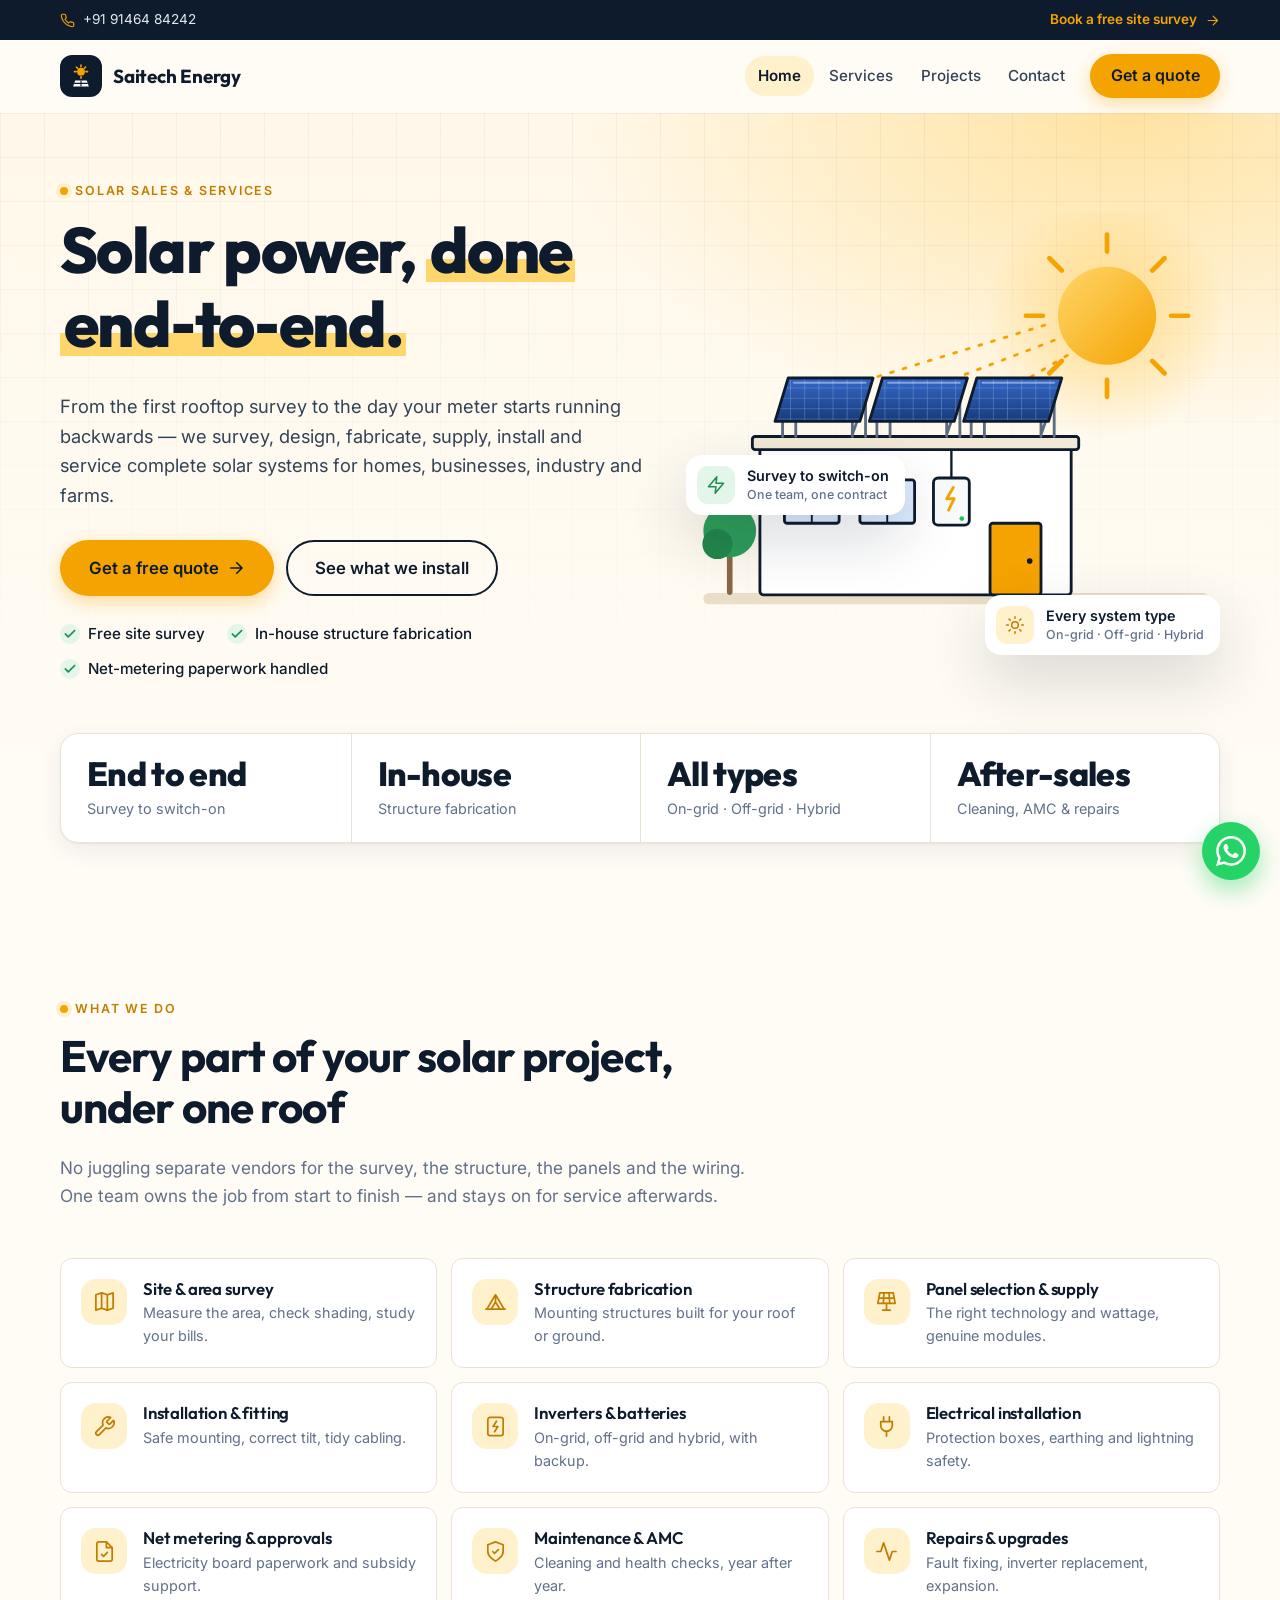
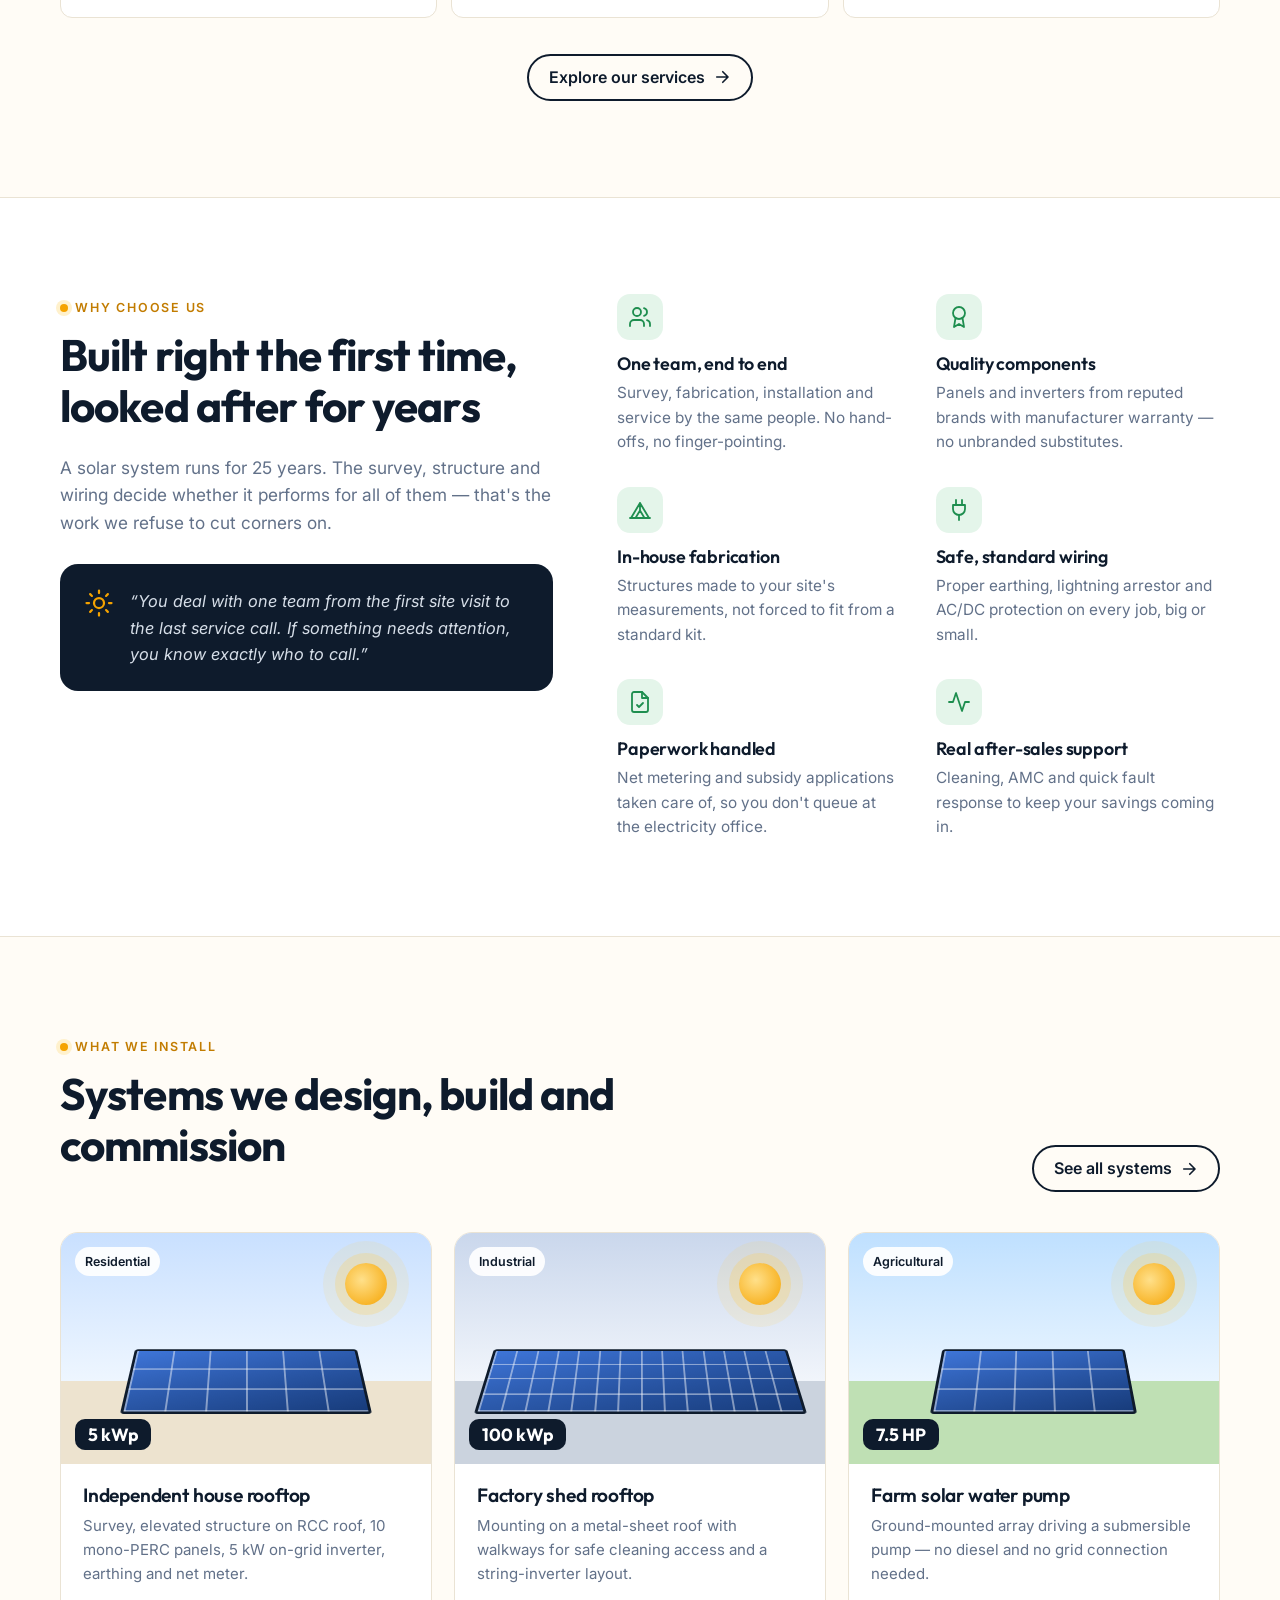
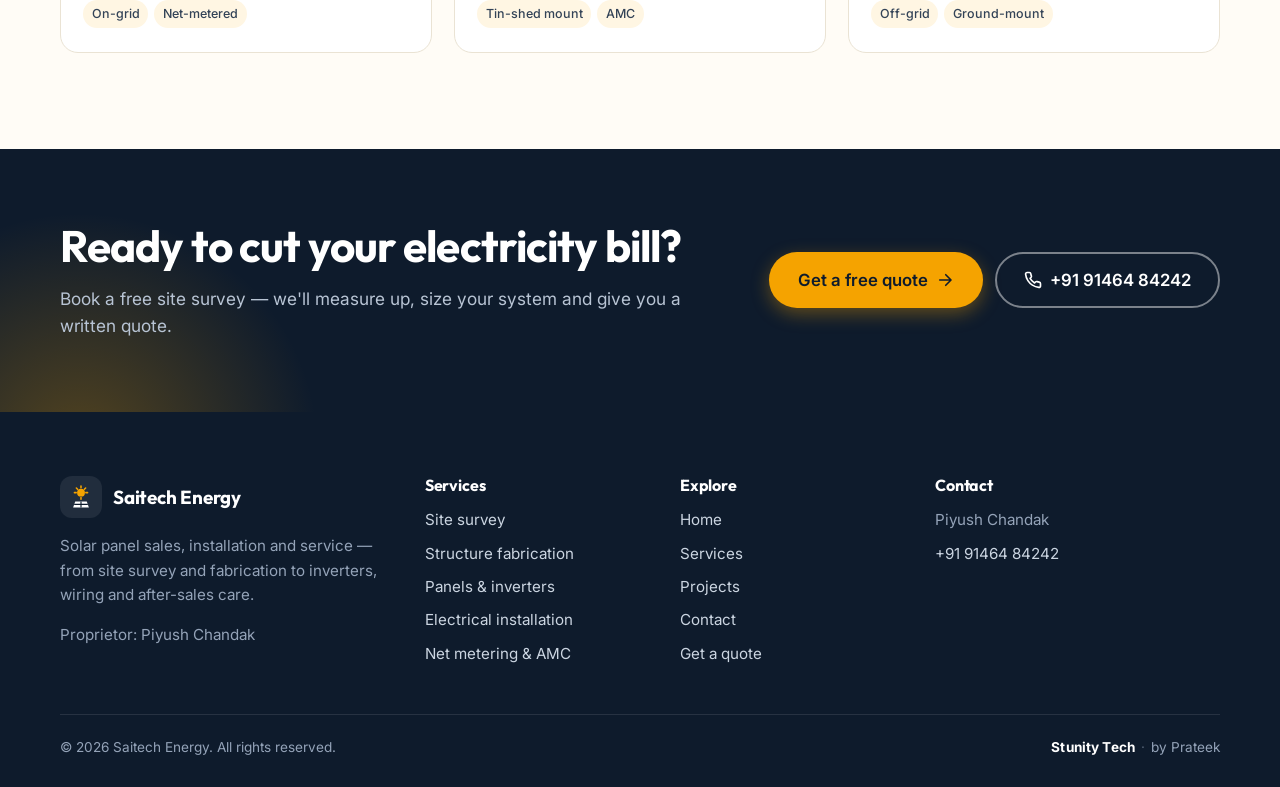
==== commit c7e93fc8: "Put Saitech Energy's real details on the site Company name, owner and mobile number from the client:" ====
--- a/index.html
+++ b/index.html
@@ -3,7 +3,7 @@
 <head>
   <meta charset="utf-8">
   <meta name="viewport" content="width=device-width, initial-scale=1">
-  <title>Surya Solar Solutions — Solar Panel Sales, Installation &amp; Service</title>
+  <title>Saitech Energy — Solar Panel Sales, Installation &amp; Service</title>
   <meta name="description" content="End-to-end solar for homes, businesses, industry and farms: site survey, structure fabrication, panel selection, installation, inverters, electrical work, net metering and after-sales service. Get a free quote.">
   <meta name="theme-color" content="#0E1B2C">
   <meta property="og:type" content="website">
@@ -32,7 +32,7 @@
         <p class="lead">From the first rooftop survey to the day your meter starts running backwards — we survey, design, fabricate, supply, install and service complete solar systems for homes, businesses, industry and farms.</p>
         <div class="hero-actions">
           <a href="quote.html" class="btn btn-sun btn-lg">Get a free quote <svg class="icon"><use href="#i-arrow"/></svg></a>
-          <a href="projects.html" class="btn btn-ghost btn-lg">See our installations</a>
+          <a href="projects.html" class="btn btn-ghost btn-lg">See what we install</a>
         </div>
         <ul class="hero-points">
           <li><svg class="icon"><use href="#i-check"/></svg>Free site survey</li>
@@ -104,12 +104,13 @@
     </div>
 
     <div class="container">
-      <!-- EDIT: replace these numbers with your real figures. -->
+      <!-- EDIT: swap these for real figures once you have them, e.g.
+           <div class="stat"><dt>Sites installed</dt><dd>150+</dd></div> -->
       <dl class="stats">
-        <div class="stat"><dt>Sites installed</dt><dd>150+</dd></div>
-        <div class="stat"><dt>Capacity commissioned</dt><dd>1.2 MW</dd></div>
-        <div class="stat"><dt>Years in solar</dt><dd>10+</dd></div>
-        <div class="stat"><dt>Service response</dt><dd>48 hrs</dd></div>
+        <div class="stat"><dt>Survey to switch-on</dt><dd>End to end</dd></div>
+        <div class="stat"><dt>Structure fabrication</dt><dd>In-house</dd></div>
+        <div class="stat"><dt>On-grid · Off-grid · Hybrid</dt><dd>All types</dd></div>
+        <div class="stat"><dt>Cleaning, AMC &amp; repairs</dt><dd>After-sales</dd></div>
       </dl>
     </div>
   </section>
@@ -169,13 +170,14 @@
     <div class="container">
       <div class="head-row">
         <div class="section-head reveal">
-          <p class="eyebrow"><span class="dot"></span>Our installations</p>
-          <h2>Sites we have already powered</h2>
-        </div>
-        <a href="projects.html" class="btn btn-ghost reveal">View all projects <svg class="icon"><use href="#i-arrow"/></svg></a>
-      </div>
-
-      <!-- EDIT: example cards — replace with three of your real installations (see projects.html for the full list). -->
+          <p class="eyebrow"><span class="dot"></span>What we install</p>
+          <h2>Systems we design, build and commission</h2>
+        </div>
+        <a href="projects.html" class="btn btn-ghost reveal">See all systems <svg class="icon"><use href="#i-arrow"/></svg></a>
+      </div>
+
+      <!-- EDIT: these describe typical systems, not specific past jobs. Replace with three
+           of your own installations once you have the details and photos. -->
       <div class="projects-grid">
         <article class="project reveal">
           <div class="project-media"><div class="pm-art pm-res"></div><span class="project-tag">Residential</span><span class="project-cap">5 kWp</span></div>
@@ -214,7 +216,7 @@
       </div>
       <div class="cta-actions">
         <a href="quote.html" class="btn btn-sun btn-lg">Get a free quote <svg class="icon"><use href="#i-arrow"/></svg></a>
-        <a href="contact.html" data-href="tel" class="btn btn-ghost-light btn-lg"><svg class="icon"><use href="#i-phone"/></svg><span data-text="phone">+91 00000 00000</span></a>
+        <a href="contact.html" data-href="tel" class="btn btn-ghost-light btn-lg"><svg class="icon"><use href="#i-phone"/></svg><span data-text="phone">+91 91464 84242</span></a>
       </div>
     </div>
   </section>
--- a/css/styles.css
+++ b/css/styles.css
@@ -469,6 +469,7 @@
 .contact-card.wide { grid-column: 1 / -1; }
 .contact-card > span:last-child { min-width: 0; font-size: .93rem; color: var(--muted); overflow-wrap: anywhere; }
 .contact-card strong { display: block; color: var(--ink); font-size: .98rem; margin-bottom: 2px; }
+.contact-owner { display: block; margin-top: 2px; font-size: .86rem; }
 .ci { width: 44px; height: 44px; flex: none; display: grid; place-items: center; border-radius: 12px; background: var(--sun-soft); color: var(--sun-600); }
 .ci-wa { background: #DCF8E6; color: #128C4A; }
 .map { margin-top: 14px; aspect-ratio: 16 / 10; max-width: 100%; overflow: hidden; border-radius: var(--radius); border: 1px solid var(--line); background: var(--cream); }
